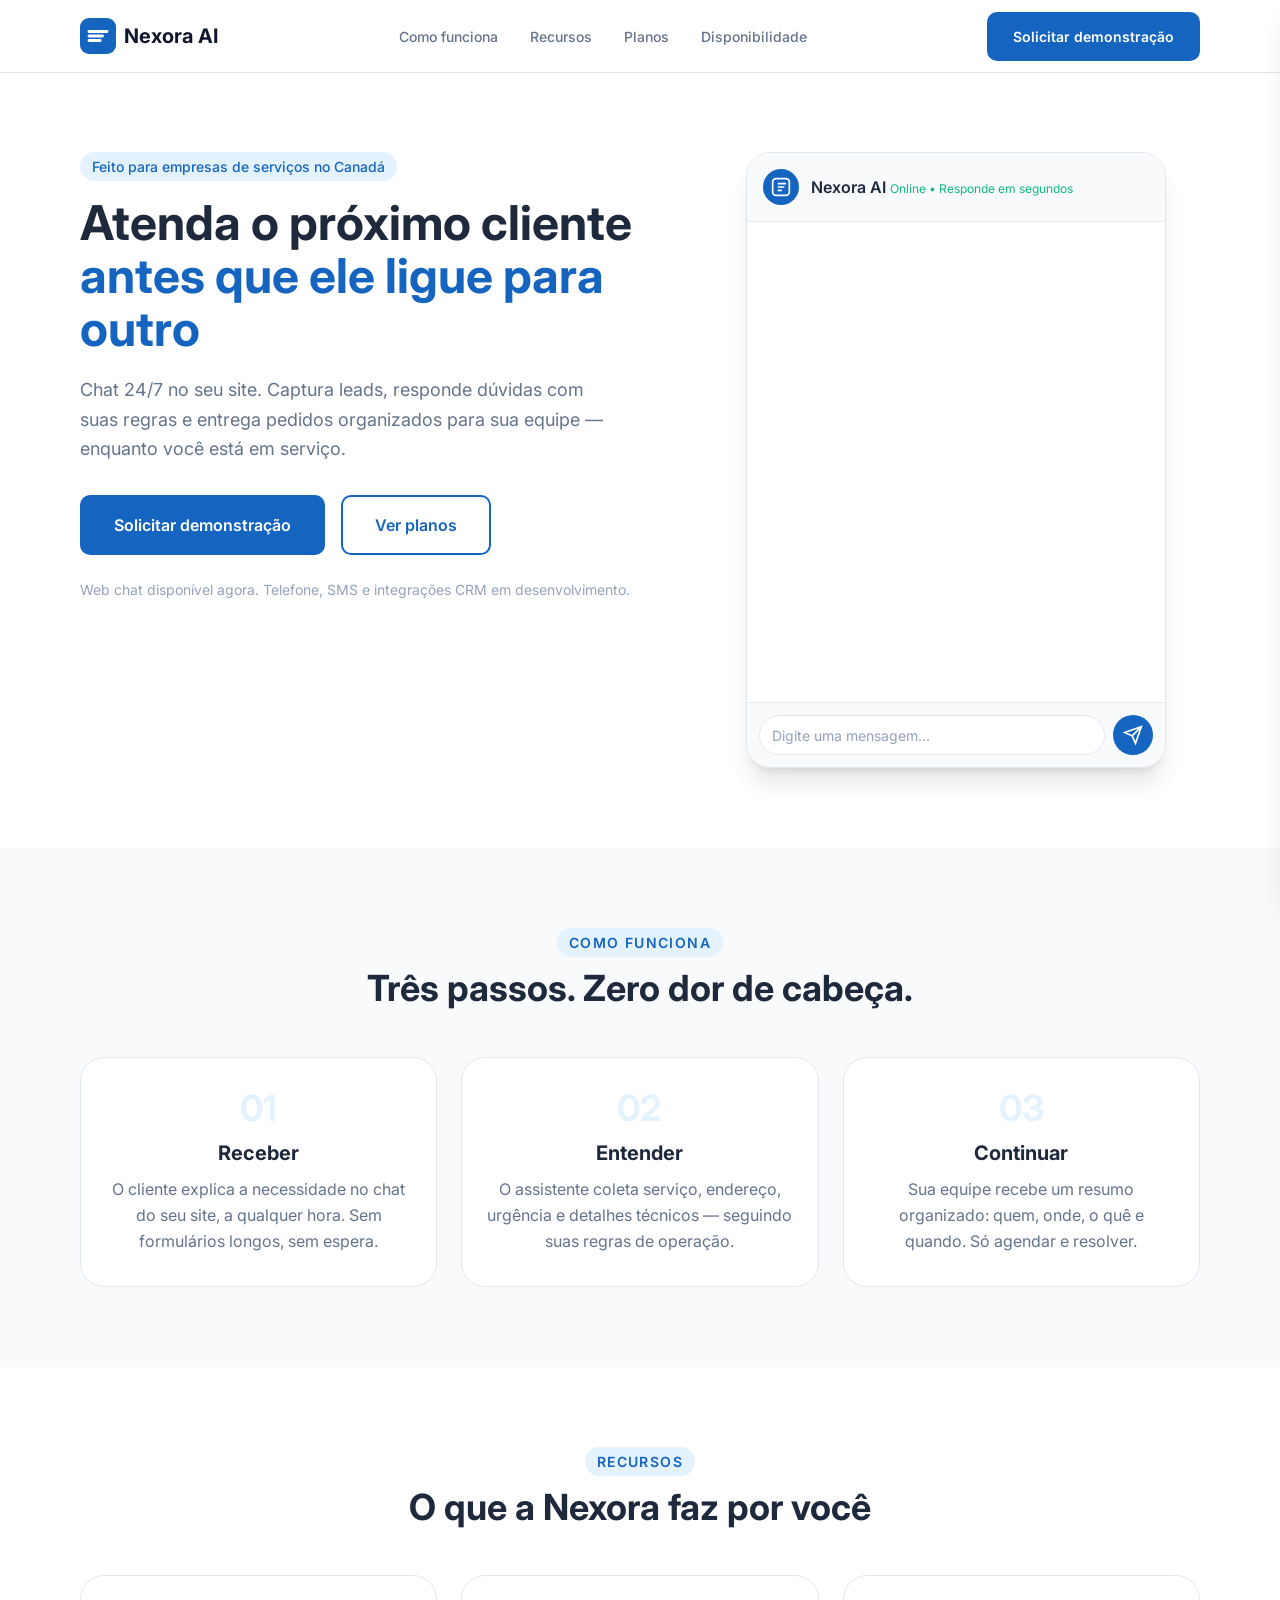
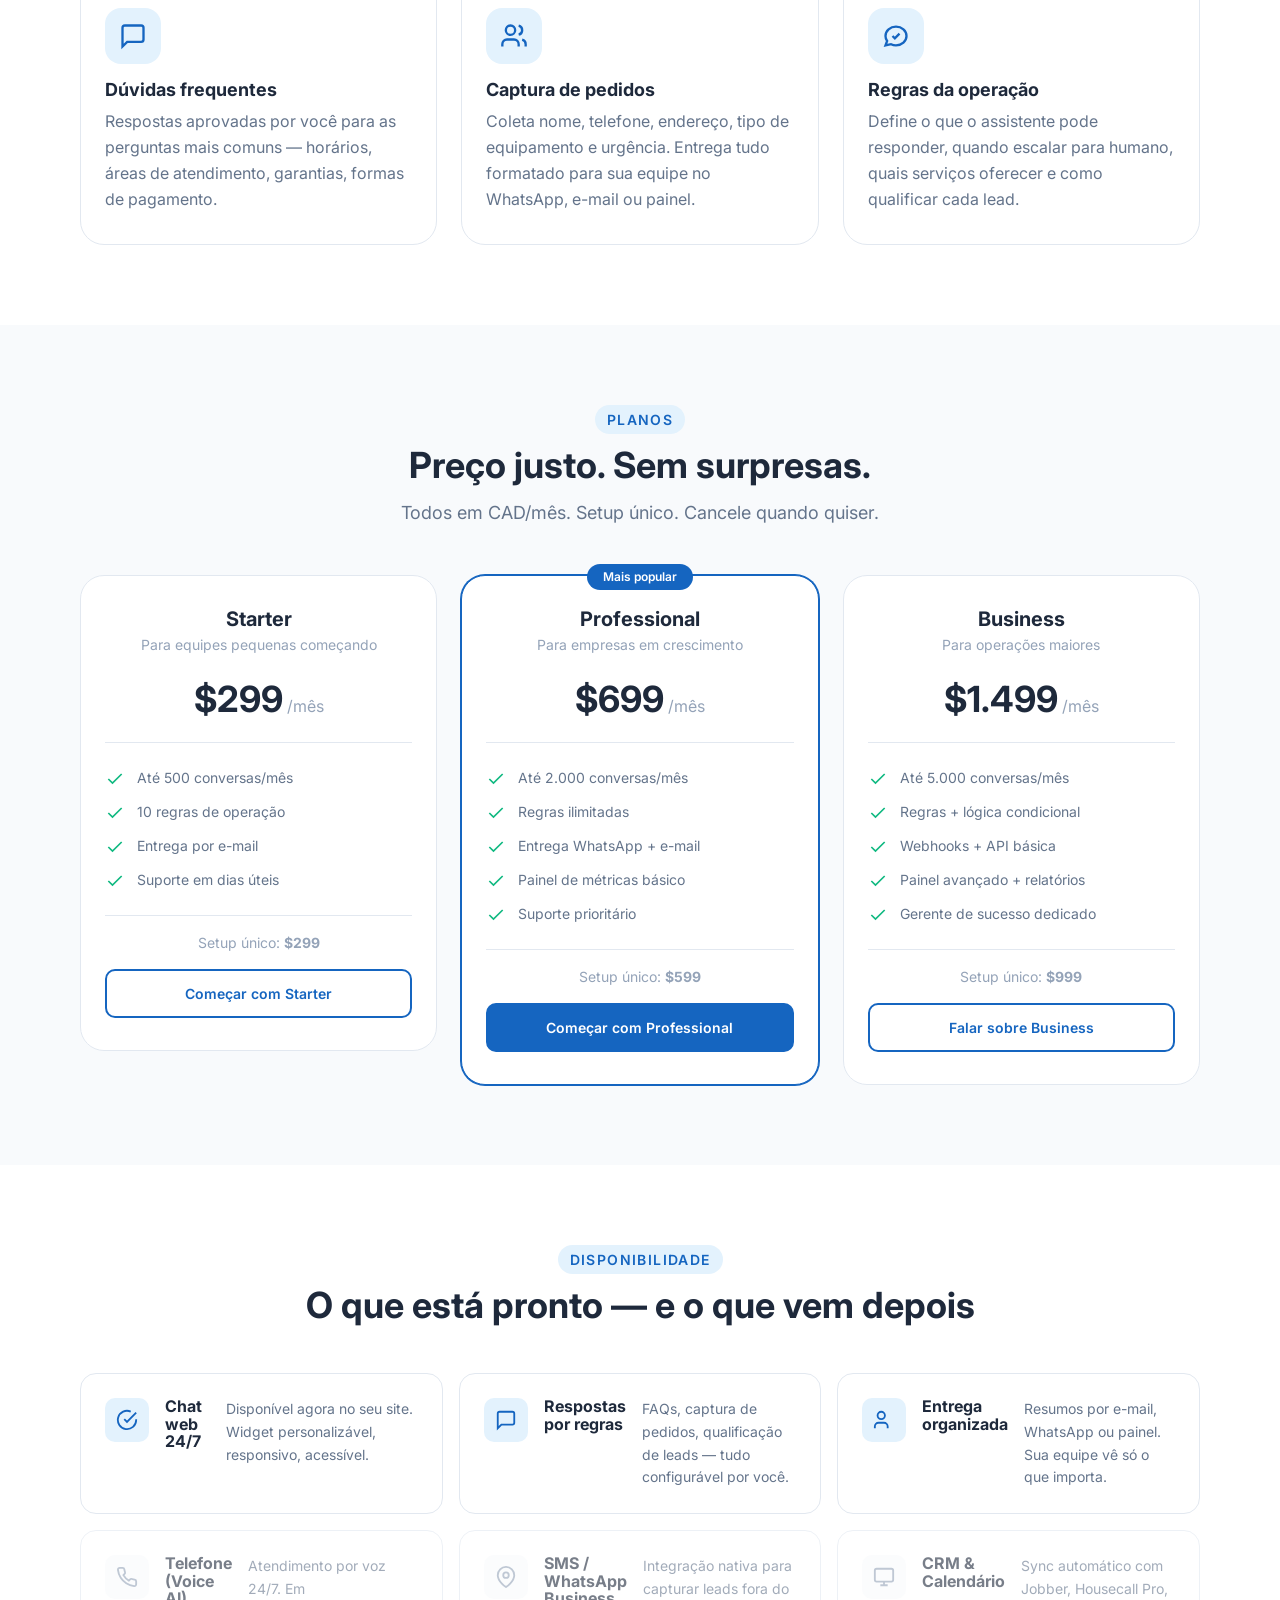
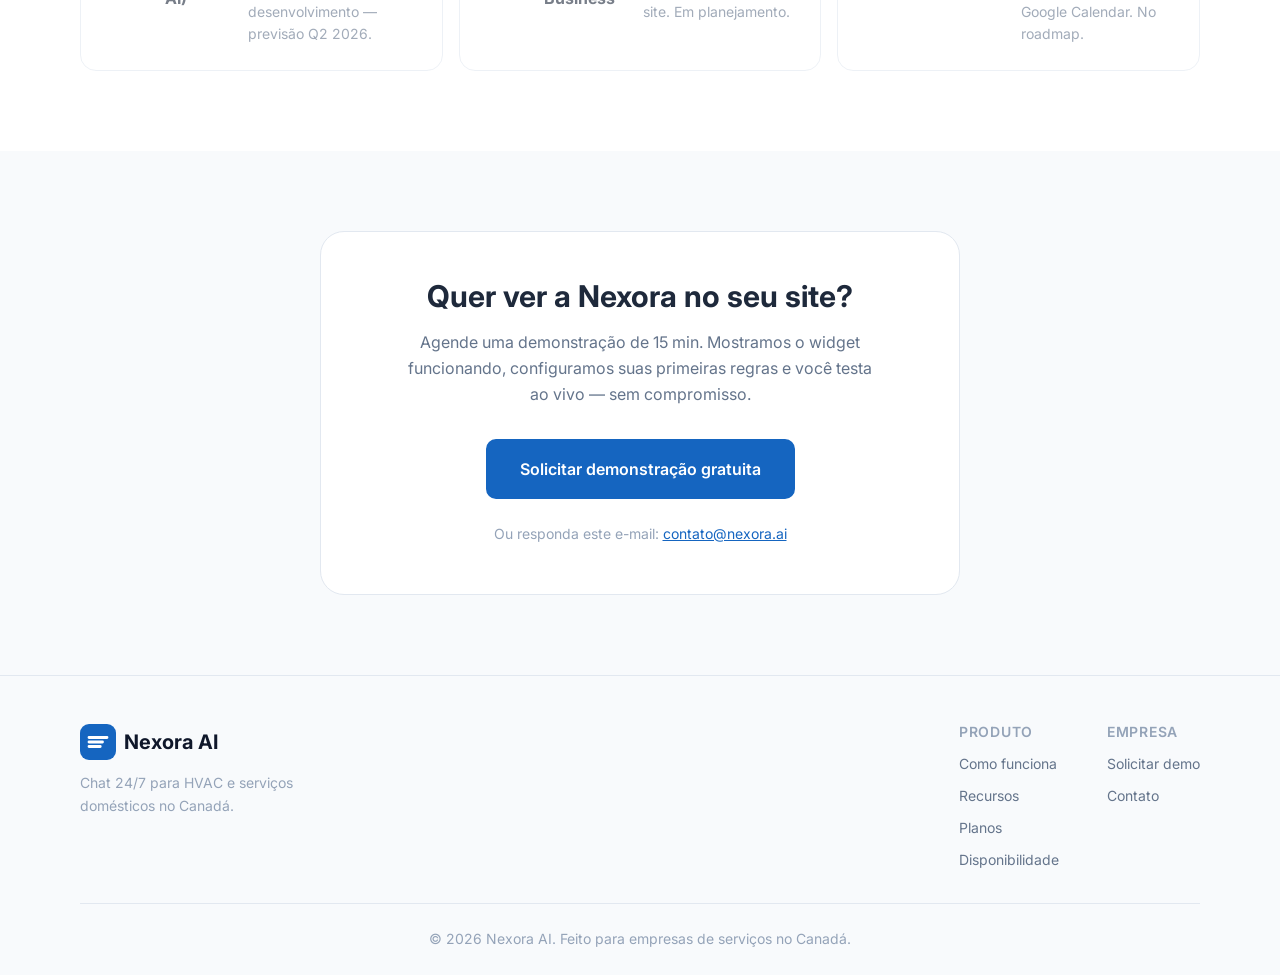
==== index.html @ 2745a760 "Nexora AI landing page: dark blue theme + English version - Darker professional blue (#1565c0) - Por" ====
<!DOCTYPE html>
<html lang="pt-BR">
<head>
    <meta charset="UTF-8">
    <meta name="viewport" content="width=device-width, initial-scale=1.0">
    <meta name="description" content="Nexora AI - Chat 24/7 para empresas de HVAC e serviços domésticos no Canadá. Capture leads, responda FAQs e organize pedidos automaticamente.">
    <title>Nexora AI - Chat 24/7 para HVAC e Serviços no Canadá</title>
    <link rel="preconnect" href="https://fonts.googleapis.com">
    <link rel="preconnect" href="https://fonts.gstatic.com" crossorigin>
    <link href="https://fonts.googleapis.com/css2?family=Inter:wght@400;500;600;700&display=swap" rel="stylesheet">
    <link rel="stylesheet" href="styles.css">
</head>
<body>
    <header class="header">
        <div class="container header-container">
            <a href="#" class="logo" aria-label="Nexora AI - Início">
                <svg class="logo-icon" viewBox="0 0 32 32" fill="none" aria-hidden="true">
                    <rect width="32" height="32" rx="8" fill="currentColor"/>
                    <path d="M8 12h16M8 16h12M8 20h10" stroke="white" stroke-width="2.5" stroke-linecap="round"/>
                </svg>
                <span class="logo-text">Nexora AI</span>
            </a>
            <nav class="nav" aria-label="Navegação principal">
                <ul class="nav-list">
                    <li><a href="#como-funciona" class="nav-link">Como funciona</a></li>
                    <li><a href="#recursos" class="nav-link">Recursos</a></li>
                    <li><a href="#planos" class="nav-link">Planos</a></li>
                    <li><a href="#limites" class="nav-link">Disponibilidade</a></li>
                </ul>
            </nav>
            <a href="#demo" class="btn btn-primary btn-demo">Solicitar demonstração</a>
        </div>
    </header>

    <main>
        <section class="hero" aria-labelledby="hero-title">
            <div class="container">
                <div class="hero-grid">
                    <div class="hero-content">
                        <span class="hero-badge">Feito para empresas de serviços no Canadá</span>
                        <h1 id="hero-title" class="hero-title">
                            Atenda o próximo cliente <span class="highlight">antes que ele ligue para outro</span>
                        </h1>
                        <p class="hero-subtitle">
                            Chat 24/7 no seu site. Captura leads, responde dúvidas com suas regras e entrega pedidos organizados para sua equipe — enquanto você está em serviço.
                        </p>
                        <div class="hero-actions">
                            <a href="#demo" class="btn btn-primary btn-lg">Solicitar demonstração</a>
                            <a href="#planos" class="btn btn-outline btn-lg">Ver planos</a>
                        </div>
                        <p class="hero-note">Web chat disponível agora. Telefone, SMS e integrações CRM em desenvolvimento.</p>
                    </div>
                    <div class="hero-chat" aria-label="Prévia do chat da Nexora">
                        <div class="chat-window">
                            <div class="chat-header">
                                <div class="chat-avatar" aria-hidden="true">
                                    <svg viewBox="0 0 24 24" fill="none" stroke="currentColor" stroke-width="2">
                                        <rect x="2" y="2" width="20" height="20" rx="4"/>
                                        <path d="M8 12h8M8 16h5M8 8h10"/>
                                    </svg>
                                </div>
                                <div class="chat-info">
                                    <span class="chat-name">Nexora AI</span>
                                    <span class="chat-status">Online • Responde em segundos</span>
                                </div>
                            </div>
                            <div class="chat-messages">
                                <div class="message message-bot">
                                    <div class="message-bubble">
                                        <p>Olá! Sou o assistente da <strong>Nexora</strong>. Em que posso ajudar hoje?</p>
                                    </div>
                                </div>
                                <div class="message message-user">
                                    <div class="message-bubble">
                                        <p>Preciso de manutenção no ar condicionado. Vocês atendem em Toronto?</p>
                                    </div>
                                </div>
                                <div class="message message-bot">
                                    <div class="message-bubble">
                                        <p>Sim, atendemos Toronto e região! Para organizar seu pedido, preciso de:</p>
                                        <ul class="message-list">
                                            <li>Endereço completo</li>
                                            <li>Tipo de equipamento</li>
                                            <li>Urgência (emergência / esta semana / flexível)</li>
                                        </ul>
                                    </div>
                                </div>
                                <div class="message message-user">
                                    <div class="message-bubble">
                                        <p>Rua Yonge 123, Toronto. Ar central Carrier. Não é emergência, mas gostaria esta semana.</p>
                                    </div>
                                </div>
                                <div class="message message-bot">
                                    <div class="message-bubble message-summary">
                                        <strong>✅ Pedido capturado</strong>
                                        <p class="summary-details">
                                            <span>📍</span> Rua Yonge 123, Toronto<br>
                                            <span>❄️</span> Ar central Carrier<br>
                                            <span>⏰</span> Esta semana (não urgente)
                                        </p>
                                        <p>Sua equipe receberá este resumo organizado. Entraremos em contato para agendar.</p>
                                    </div>
                                </div>
                            </div>
                            <div class="chat-input-area">
                                <input type="text" placeholder="Digite uma mensagem..." class="chat-input" aria-label="Mensagem">
                                <button class="chat-send" aria-label="Enviar">
                                    <svg viewBox="0 0 24 24" fill="none" stroke="currentColor" stroke-width="2">
                                        <path d="M22 2L11 13M22 2l-7 20-4-9-9-4 20-7z"/>
                                    </svg>
                                </button>
                            </div>
                        </div>
                    </div>
                </div>
            </div>
        </section>

        <section id="como-funciona" class="section how-it-works" aria-labelledby="how-title">
            <div class="container">
                <header class="section-header">
                    <span class="section-tag">Como funciona</span>
                    <h2 id="how-title" class="section-title">Três passos. Zero dor de cabeça.</h2>
                </header>
                <div class="steps-grid">
                    <article class="step">
                        <div class="step-number" aria-hidden="true">01</div>
                        <h3 class="step-title">Receber</h3>
                        <p class="step-description">
                            O cliente explica a necessidade no chat do seu site, a qualquer hora. Sem formulários longos, sem espera.
                        </p>
                    </article>
                    <article class="step">
                        <div class="step-number" aria-hidden="true">02</div>
                        <h3 class="step-title">Entender</h3>
                        <p class="step-description">
                            O assistente coleta serviço, endereço, urgência e detalhes técnicos — seguindo suas regras de operação.
                        </p>
                    </article>
                    <article class="step">
                        <div class="step-number" aria-hidden="true">03</div>
                        <h3 class="step-title">Continuar</h3>
                        <p class="step-description">
                            Sua equipe recebe um resumo organizado: quem, onde, o quê e quando. Só agendar e resolver.
                        </p>
                    </article>
                </div>
            </div>
        </section>

        <section id="recursos" class="section features" aria-labelledby="features-title">
            <div class="container">
                <header class="section-header">
                    <span class="section-tag">Recursos</span>
                    <h2 id="features-title" class="section-title">O que a Nexora faz por você</h2>
                </header>
                <div class="features-grid">
                    <article class="feature">
                        <div class="feature-icon" aria-hidden="true">
                            <svg viewBox="0 0 24 24" fill="none" stroke="currentColor" stroke-width="2">
                                <path d="M21 15a2 2 0 0 1-2 2H7l-4 4V5a2 2 0 0 1 2-2h14a2 2 0 0 1 2 2z"/>
                            </svg>
                        </div>
                        <h3 class="feature-title">Dúvidas frequentes</h3>
                        <p class="feature-description">
                            Respostas aprovadas por você para as perguntas mais comuns — horários, áreas de atendimento, garantias, formas de pagamento.
                        </p>
                    </article>
                    <article class="feature">
                        <div class="feature-icon" aria-hidden="true">
                            <svg viewBox="0 0 24 24" fill="none" stroke="currentColor" stroke-width="2">
                                <path d="M16 21v-2a4 4 0 0 0-4-4H6a4 4 0 0 0-4 4v2"/>
                                <circle cx="9" cy="7" r="4"/>
                                <path d="M22 21v-2a4 4 0 0 0-3-3.87M16 3.13a4 4 0 0 1 0 7.75"/>
                            </svg>
                        </div>
                        <h3 class="feature-title">Captura de pedidos</h3>
                        <p class="feature-description">
                            Coleta nome, telefone, endereço, tipo de equipamento e urgência. Entrega tudo formatado para sua equipe no WhatsApp, e-mail ou painel.
                        </p>
                    </article>
                    <article class="feature">
                        <div class="feature-icon" aria-hidden="true">
                            <svg viewBox="0 0 24 24" fill="none" stroke="currentColor" stroke-width="2">
                                <path d="M9 12l2 2 4-4"/>
                                <path d="M21 12c0 4.418-4.03 8-9 8a9.863 9.863 0 0 1-4.255-.949L3 20l1.395-3.72C3.514 15.142 3 13.574 3 12c0-4.418 4.03-8 9-8s9 3.582 9 8z"/>
                            </svg>
                        </div>
                        <h3 class="feature-title">Regras da operação</h3>
                        <p class="feature-description">
                            Define o que o assistente pode responder, quando escalar para humano, quais serviços oferecer e como qualificar cada lead.
                        </p>
                    </article>
                </div>
            </div>
        </section>

        <section id="planos" class="section pricing" aria-labelledby="pricing-title">
            <div class="container">
                <header class="section-header">
                    <span class="section-tag">Planos</span>
                    <h2 id="pricing-title" class="section-title">Preço justo. Sem surpresas.</h2>
                    <p class="section-subtitle">Todos em CAD/mês. Setup único. Cancele quando quiser.</p>
                </header>
                <div class="pricing-grid">
                    <article class="pricing-card">
                        <header class="pricing-header">
                            <h3 class="pricing-name">Starter</h3>
                            <p class="pricing-desc">Para equipes pequenas começando</p>
                        </header>
                        <div class="pricing-price">
                            <span class="price-amount">$299</span>
                            <span class="price-period">/mês</span>
                        </div>
                        <ul class="pricing-features">
                            <li><svg aria-hidden="true" viewBox="0 0 24 24" fill="none" stroke="currentColor" stroke-width="2"><path d="M20 6L9 17l-5-5"/></svg> Até 500 conversas/mês</li>
                            <li><svg aria-hidden="true" viewBox="0 0 24 24" fill="none" stroke="currentColor" stroke-width="2"><path d="M20 6L9 17l-5-5"/></svg> 10 regras de operação</li>
                            <li><svg aria-hidden="true" viewBox="0 0 24 24" fill="none" stroke="currentColor" stroke-width="2"><path d="M20 6L9 17l-5-5"/></svg> Entrega por e-mail</li>
                            <li><svg aria-hidden="true" viewBox="0 0 24 24" fill="none" stroke="currentColor" stroke-width="2"><path d="M20 6L9 17l-5-5"/></svg> Suporte em dias úteis</li>
                        </ul>
                        <div class="pricing-setup">Setup único: <strong>$299</strong></div>
                        <a href="#demo" class="btn btn-outline btn-block">Começar com Starter</a>
                    </article>
                    <article class="pricing-card pricing-card--popular">
                        <div class="popular-badge">Mais popular</div>
                        <header class="pricing-header">
                            <h3 class="pricing-name">Professional</h3>
                            <p class="pricing-desc">Para empresas em crescimento</p>
                        </header>
                        <div class="pricing-price">
                            <span class="price-amount">$699</span>
                            <span class="price-period">/mês</span>
                        </div>
                        <ul class="pricing-features">
                            <li><svg aria-hidden="true" viewBox="0 0 24 24" fill="none" stroke="currentColor" stroke-width="2"><path d="M20 6L9 17l-5-5"/></svg> Até 2.000 conversas/mês</li>
                            <li><svg aria-hidden="true" viewBox="0 0 24 24" fill="none" stroke="currentColor" stroke-width="2"><path d="M20 6L9 17l-5-5"/></svg> Regras ilimitadas</li>
                            <li><svg aria-hidden="true" viewBox="0 0 24 24" fill="none" stroke="currentColor" stroke-width="2"><path d="M20 6L9 17l-5-5"/></svg> Entrega WhatsApp + e-mail</li>
                            <li><svg aria-hidden="true" viewBox="0 0 24 24" fill="none" stroke="currentColor" stroke-width="2"><path d="M20 6L9 17l-5-5"/></svg> Painel de métricas básico</li>
                            <li><svg aria-hidden="true" viewBox="0 0 24 24" fill="none" stroke="currentColor" stroke-width="2"><path d="M20 6L9 17l-5-5"/></svg> Suporte prioritário</li>
                        </ul>
                        <div class="pricing-setup">Setup único: <strong>$599</strong></div>
                        <a href="#demo" class="btn btn-primary btn-block">Começar com Professional</a>
                    </article>
                    <article class="pricing-card">
                        <header class="pricing-header">
                            <h3 class="pricing-name">Business</h3>
                            <p class="pricing-desc">Para operações maiores</p>
                        </header>
                        <div class="pricing-price">
                            <span class="price-amount">$1.499</span>
                            <span class="price-period">/mês</span>
                        </div>
                        <ul class="pricing-features">
                            <li><svg aria-hidden="true" viewBox="0 0 24 24" fill="none" stroke="currentColor" stroke-width="2"><path d="M20 6L9 17l-5-5"/></svg> Até 5.000 conversas/mês</li>
                            <li><svg aria-hidden="true" viewBox="0 0 24 24" fill="none" stroke="currentColor" stroke-width="2"><path d="M20 6L9 17l-5-5"/></svg> Regras + lógica condicional</li>
                            <li><svg aria-hidden="true" viewBox="0 0 24 24" fill="none" stroke="currentColor" stroke-width="2"><path d="M20 6L9 17l-5-5"/></svg> Webhooks + API básica</li>
                            <li><svg aria-hidden="true" viewBox="0 0 24 24" fill="none" stroke="currentColor" stroke-width="2"><path d="M20 6L9 17l-5-5"/></svg> Painel avançado + relatórios</li>
                            <li><svg aria-hidden="true" viewBox="0 0 24 24" fill="none" stroke="currentColor" stroke-width="2"><path d="M20 6L9 17l-5-5"/></svg> Gerente de sucesso dedicado</li>
                        </ul>
                        <div class="pricing-setup">Setup único: <strong>$999</strong></div>
                        <a href="#demo" class="btn btn-outline btn-block">Falar sobre Business</a>
                    </article>
                </div>
            </div>
        </section>

        <section id="limites" class="section availability" aria-labelledby="availability-title">
            <div class="container">
                <header class="section-header">
                    <span class="section-tag">Disponibilidade</span>
                    <h2 id="availability-title" class="section-title">O que está pronto — e o que vem depois</h2>
                </header>
                <div class="availability-grid">
                    <div class="availability-item available">
                        <div class="availability-icon" aria-hidden="true">
                            <svg viewBox="0 0 24 24" fill="none" stroke="currentColor" stroke-width="2"><path d="M22 11.08V12a10 10 0 1 1-5.93-9.14"/><path d="M22 4L12 14.01l-3-3"/></svg>
                        </div>
                        <h3>Chat web 24/7</h3>
                        <p>Disponível agora no seu site. Widget personalizável, responsivo, acessível.</p>
                    </div>
                    <div class="availability-item available">
                        <div class="availability-icon" aria-hidden="true">
                            <svg viewBox="0 0 24 24" fill="none" stroke="currentColor" stroke-width="2"><path d="M21 15a2 2 0 0 1-2 2H7l-4 4V5a2 2 0 0 1 2-2h14a2 2 0 0 1 2 2z"/></svg>
                        </div>
                        <h3>Respostas por regras</h3>
                        <p>FAQs, captura de pedidos, qualificação de leads — tudo configurável por você.</p>
                    </div>
                    <div class="availability-item available">
                        <div class="availability-icon" aria-hidden="true">
                            <svg viewBox="0 0 24 24" fill="none" stroke="currentColor" stroke-width="2"><path d="M16 21v-2a4 4 0 0 0-4-4H6a4 4 0 0 0-4 4v2"/><circle cx="9" cy="7" r="4"/></svg>
                        </div>
                        <h3>Entrega organizada</h3>
                        <p>Resumos por e-mail, WhatsApp ou painel. Sua equipe vê só o que importa.</p>
                    </div>
                    <div class="availability-item coming-soon">
                        <div class="availability-icon" aria-hidden="true">
                            <svg viewBox="0 0 24 24" fill="none" stroke="currentColor" stroke-width="2"><path d="M22 16.92v3a2 2 0 0 1-2.18 2 19.79 19.79 0 0 1-8.63-3.07 19.5 19.5 0 0 1-6-6 19.79 19.79 0 0 1-3.07-8.67A2 2 0 0 1 4.11 2h3a2 2 0 0 1 2 1.72 12.84 12.84 0 0 0 .7 2.81 2 2 0 0 1-.45 2.11L8.09 9.91a16 16 0 0 0 6 6l1.27-1.27a2 2 0 0 1 2.11-.45 12.84 12.84 0 0 0 2.81.7A2 2 0 0 1 22 16.92z"/></svg>
                        </div>
                        <h3>Telefone (Voice AI)</h3>
                        <p>Atendimento por voz 24/7. Em desenvolvimento — previsão Q2 2026.</p>
                    </div>
                    <div class="availability-item coming-soon">
                        <div class="availability-icon" aria-hidden="true">
                            <svg viewBox="0 0 24 24" fill="none" stroke="currentColor" stroke-width="2"><path d="M21 10c0 7-9 13-9 13s-9-6-9-13a9 9 0 0 1 18 0z"/><circle cx="12" cy="10" r="3"/></svg>
                        </div>
                        <h3>SMS / WhatsApp Business</h3>
                        <p>Integração nativa para capturar leads fora do site. Em planejamento.</p>
                    </div>
                    <div class="availability-item coming-soon">
                        <div class="availability-icon" aria-hidden="true">
                            <svg viewBox="0 0 24 24" fill="none" stroke="currentColor" stroke-width="2"><rect x="2" y="3" width="20" height="14" rx="2"/><path d="M8 21h8M12 17v4"/></svg>
                        </div>
                        <h3>CRM & Calendário</h3>
                        <p>Sync automático com Jobber, Housecall Pro, Google Calendar. No roadmap.</p>
                    </div>
                </div>
            </div>
        </section>

        <section id="demo" class="section cta" aria-labelledby="cta-title">
            <div class="container">
                <div class="cta-card">
                    <h2 id="cta-title" class="cta-title">Quer ver a Nexora no seu site?</h2>
                    <p class="cta-description">
                        Agende uma demonstração de 15 min. Mostramos o widget funcionando, configuramos suas primeiras regras e você testa ao vivo — sem compromisso.
                    </p>
                    <a href="mailto:demo@nexora.ai?subject=Demo%20Nexora%20AI&body=Ol%C3%A1,%20gostaria%20de%20agendar%20uma%20demonstra%C3%A7%C3%A3o%20da%20Nexora%20AI%20para%20minha%20empresa." class="btn btn-primary btn-lg">Solicitar demonstração gratuita</a>
                    <p class="cta-note">Ou responda este e-mail: <a href="mailto:contato@nexora.ai">contato@nexora.ai</a></p>
                </div>
            </div>
        </section>
    </main>

    <footer class="footer" role="contentinfo">
        <div class="container">
            <div class="footer-grid">
                <div class="footer-brand">
                    <a href="#" class="logo" aria-label="Nexora AI - Início">
                        <svg class="logo-icon" viewBox="0 0 32 32" fill="none" aria-hidden="true">
                            <rect width="32" height="32" rx="8" fill="currentColor"/>
                            <path d="M8 12h16M8 16h12M8 20h10" stroke="white" stroke-width="2.5" stroke-linecap="round"/>
                        </svg>
                        <span class="logo-text">Nexora AI</span>
                    </a>
                    <p class="footer-tagline">Chat 24/7 para HVAC e serviços domésticos no Canadá.</p>
                </div>
                <nav class="footer-nav" aria-label="Links do rodapé">
                    <div class="footer-nav-group">
                        <h4>Produto</h4>
                        <ul>
                            <li><a href="#como-funciona">Como funciona</a></li>
                            <li><a href="#recursos">Recursos</a></li>
                            <li><a href="#planos">Planos</a></li>
                            <li><a href="#limites">Disponibilidade</a></li>
                        </ul>
                    </div>
                    <div class="footer-nav-group">
                        <h4>Empresa</h4>
                        <ul>
                            <li><a href="#demo">Solicitar demo</a></li>
                            <li><a href="mailto:contato@nexora.ai">Contato</a></li>
                        </ul>
                    </div>
                </nav>
            </div>
            <div class="footer-bottom">
                <p class="copyright">© 2026 Nexora AI. Feito para empresas de serviços no Canadá.</p>
            </div>
        </div>
    </footer>

    <script src="script.js"></script>
</body>
</html>
---- styles.css ----
/* ============================================================
   Nexora AI - Styles
   Modern, responsive, accessible landing page
   ============================================================ */

/* --- CSS Custom Properties (Design Tokens) --- */
:root {
    /* Colors */
    --color-primary: #1565c0;
    --color-primary-dark: #0d47a1;
    --color-primary-light: #e3f2fd;
    --color-secondary: #0f172a;
    --color-accent: #f59e0b;
    --color-success: #10b981;
    --color-error: #ef4444;

    --color-bg: #ffffff;
    --color-bg-alt: #f8fafc;
    --color-bg-dark: #0f172a;
    --color-surface: #ffffff;
    --color-surface-elevated: #ffffff;

    --color-text: #1e293b;
    --color-text-secondary: #64748b;
    --color-text-muted: #94a3b8;
    --color-text-inverse: #ffffff;

    --color-border: #e2e8f0;
    --color-border-focus: #1565c0;

    /* Shadows */
    --shadow-sm: 0 1px 2px 0 rgb(0 0 0 / 0.05);
    --shadow-md: 0 4px 6px -1px rgb(0 0 0 / 0.1), 0 2px 4px -2px rgb(0 0 0 / 0.1);
    --shadow-lg: 0 10px 15px -3px rgb(0 0 0 / 0.1), 0 4px 6px -4px rgb(0 0 0 / 0.1);
    --shadow-xl: 0 20px 25px -5px rgb(0 0 0 / 0.1), 0 8px 10px -6px rgb(0 0 0 / 0.1);

    /* Radius */
    --radius-sm: 6px;
    --radius-md: 10px;
    --radius-lg: 16px;
    --radius-xl: 24px;
    --radius-full: 9999px;

    /* Spacing */
    --space-1: 4px;
    --space-2: 8px;
    --space-3: 12px;
    --space-4: 16px;
    --space-5: 20px;
    --space-6: 24px;
    --space-8: 32px;
    --space-10: 40px;
    --space-12: 48px;
    --space-16: 64px;
    --space-20: 80px;

    /* Typography */
    --font-family: 'Inter', -apple-system, BlinkMacSystemFont, 'Segoe UI', Roboto, sans-serif;
    --font-size-xs: 0.75rem;    /* 12px */
    --font-size-sm: 0.875rem;   /* 14px */
    --font-size-base: 1rem;     /* 16px */
    --font-size-lg: 1.125rem;   /* 18px */
    --font-size-xl: 1.25rem;    /* 20px */
    --font-size-2xl: 1.5rem;    /* 24px */
    --font-size-3xl: 1.875rem;  /* 30px */
    --font-size-4xl: 2.25rem;   /* 36px */
    --font-size-5xl: 3rem;      /* 48px */

    --font-weight-normal: 400;
    --font-weight-medium: 500;
    --font-weight-semibold: 600;
    --font-weight-bold: 700;

    --line-height-tight: 1.1;
    --line-height-normal: 1.5;
    --line-height-relaxed: 1.625;

    /* Transitions */
    --transition-fast: 150ms ease;
    --transition-normal: 250ms ease;
    --transition-slow: 350ms ease;

    /* Z-index */
    --z-dropdown: 100;
    --z-sticky: 200;
    --z-fixed: 300;
    --z-modal: 400;
    --z-toast: 500;
}

/* Dark mode support */
@media (prefers-color-scheme: dark) {
    :root {
        --color-bg: #0f172a;
        --color-bg-alt: #1e293b;
        --color-surface: #1e293b;
        --color-surface-elevated: #334155;
        --color-text: #f1f5f9;
        --color-text-secondary: #94a3b8;
        --color-text-muted: #64748b;
        --color-border: #334155;
        --color-primary-light: #1e3a5f;
    }
}

/* --- Reset & Base --- */
*, *::before, *::after {
    box-sizing: border-box;
    margin: 0;
    padding: 0;
}

html {
    scroll-behavior: smooth;
    -webkit-text-size-adjust: 100%;
}

body {
    font-family: var(--font-family);
    font-size: var(--font-size-base);
    line-height: var(--line-height-normal);
    color: var(--color-text);
    background-color: var(--color-bg);
    -webkit-font-smoothing: antialiased;
    -moz-osx-font-smoothing: grayscale;
}

img, svg, video, canvas, audio, iframe, embed, object {
    display: block;
    max-width: 100%;
}

a {
    color: inherit;
    text-decoration: none;
}

ul, ol {
    list-style: none;
}

button {
    font-family: inherit;
    font-size: inherit;
    line-height: inherit;
    background: none;
    border: none;
    cursor: pointer;
}

input, textarea, select {
    font-family: inherit;
    font-size: inherit;
    line-height: inherit;
}

/* Focus visible for accessibility */
:focus-visible {
    outline: 2px solid var(--color-border-focus);
    outline-offset: 2px;
}

/* Skip link for accessibility */
.skip-link {
    position: absolute;
    top: -100%;
    left: var(--space-4);
    padding: var(--space-2) var(--space-4);
    background: var(--color-primary);
    color: white;
    border-radius: var(--radius-md);
    z-index: var(--z-toast);
    transition: top var(--transition-fast);
}
.skip-link:focus {
    top: var(--space-4);
}

/* --- Layout Utilities --- */
.container {
    width: 100%;
    max-width: 1200px;
    margin: 0 auto;
    padding: 0 var(--space-6);
}

@media (min-width: 640px) {
    .container { padding: 0 var(--space-8); }
}

@media (min-width: 1024px) {
    .container { padding: 0 var(--space-10); }
}

/* --- Typography --- */
h1, h2, h3, h4, h5, h6 {
    font-weight: var(--font-weight-bold);
    line-height: var(--line-height-tight);
    color: var(--color-text);
}

.section-header {
    text-align: center;
    margin-bottom: var(--space-12);
}

.section-tag {
    display: inline-block;
    font-size: var(--font-size-sm);
    font-weight: var(--font-weight-semibold);
    text-transform: uppercase;
    letter-spacing: 0.1em;
    color: var(--color-primary);
    background: var(--color-primary-light);
    padding: var(--space-1) var(--space-3);
    border-radius: var(--radius-full);
    margin-bottom: var(--space-3);
}

.section-title {
    font-size: var(--font-size-3xl);
    max-width: 700px;
    margin: 0 auto;
}

@media (min-width: 768px) {
    .section-title { font-size: var(--font-size-4xl); }
}

.section-subtitle {
    font-size: var(--font-size-lg);
    color: var(--color-text-secondary);
    margin-top: var(--space-3);
}

.highlight {
    color: var(--color-primary);
}

p {
    color: var(--color-text-secondary);
    line-height: var(--line-height-relaxed);
}

/* --- Buttons --- */
.btn {
    display: inline-flex;
    align-items: center;
    justify-content: center;
    gap: var(--space-2);
    font-weight: var(--font-weight-semibold);
    font-size: var(--font-size-sm);
    padding: var(--space-3) var(--space-6);
    border-radius: var(--radius-md);
    transition: all var(--transition-fast);
    white-space: nowrap;
}

.btn:disabled {
    opacity: 0.5;
    cursor: not-allowed;
}

.btn-lg {
    padding: var(--space-4) var(--space-8);
    font-size: var(--font-size-base);
}

.btn-block {
    width: 100%;
}

.btn-primary {
    background: var(--color-primary);
    color: white;
    border: 2px solid var(--color-primary);
}

.btn-primary:hover:not(:disabled) {
    background: var(--color-primary-dark);
    border-color: var(--color-primary-dark);
    transform: translateY(-1px);
    box-shadow: var(--shadow-md);
}

.btn-outline {
    background: transparent;
    color: var(--color-primary);
    border: 2px solid var(--color-primary);
}

.btn-outline:hover:not(:disabled) {
    background: var(--color-primary-light);
    transform: translateY(-1px);
}

/* --- Header --- */
.header {
    position: fixed;
    top: 0;
    left: 0;
    right: 0;
    z-index: var(--z-fixed);
    background: rgba(255, 255, 255, 0.9);
    backdrop-filter: blur(12px);
    border-bottom: 1px solid var(--color-border);
    transition: box-shadow var(--transition-normal);
}

@media (prefers-color-scheme: dark) {
    .header {
        background: rgba(15, 23, 42, 0.9);
    }
}

.header-container {
    display: flex;
    align-items: center;
    justify-content: space-between;
    height: 72px;
    gap: var(--space-6);
}

.logo {
    display: flex;
    align-items: center;
    gap: var(--space-2);
    font-weight: var(--font-weight-bold);
    font-size: var(--font-size-xl);
    color: var(--color-secondary);
}

.logo-icon {
    width: 36px;
    height: 36px;
    color: var(--color-primary);
    flex-shrink: 0;
}

.nav-list {
    display: none;
    gap: var(--space-8);
}

@media (min-width: 768px) {
    .nav-list { display: flex; }
}

.nav-link {
    font-weight: var(--font-weight-medium);
    font-size: var(--font-size-sm);
    color: var(--color-text-secondary);
    transition: color var(--transition-fast);
    position: relative;
}

.nav-link::after {
    content: '';
    position: absolute;
    bottom: -4px;
    left: 0;
    width: 0;
    height: 2px;
    background: var(--color-primary);
    transition: width var(--transition-normal);
}

.nav-link:hover {
    color: var(--color-primary);
}

.nav-link:hover::after {
    width: 100%;
}

.btn-demo {
    display: none;
}

@media (min-width: 768px) {
    .btn-demo { display: inline-flex; }
}

/* Hamburger Button (Mobile) */
.hamburger {
    display: flex;
    flex-direction: column;
    justify-content: space-between;
    width: 28px;
    height: 20px;
    padding: 0;
    background: transparent;
    border: none;
    cursor: pointer;
    z-index: var(--z-modal);
}

@media (min-width: 768px) {
    .hamburger { display: none; }
}

.hamburger-line {
    display: block;
    width: 100%;
    height: 2px;
    background: var(--color-secondary);
    border-radius: 2px;
    transition: transform var(--transition-normal), opacity var(--transition-normal);
}

.hamburger[aria-expanded="true"] .hamburger-line:nth-child(1) {
    transform: translateY(9px) rotate(45deg);
}
.hamburger[aria-expanded="true"] .hamburger-line:nth-child(2) {
    opacity: 0;
}
.hamburger[aria-expanded="true"] .hamburger-line:nth-child(3) {
    transform: translateY(-9px) rotate(-45deg);
}

/* Mobile Nav Panel */
.mobile-nav {
    position: fixed;
    top: 0;
    right: 0;
    bottom: 0;
    width: 100%;
    max-width: 320px;
    background: var(--color-surface);
    border-left: 1px solid var(--color-border);
    box-shadow: var(--shadow-xl);
    z-index: var(--z-modal);
    transform: translateX(100%);
    transition: transform var(--transition-normal);
    padding: calc(72px + var(--space-6)) var(--space-6) var(--space-6);
    overflow-y: auto;
}

.mobile-nav.is-open {
    transform: translateX(0);
}

.mobile-nav-list {
    display: flex;
    flex-direction: column;
    gap: var(--space-1);
}

.mobile-nav-link {
    display: block;
    padding: var(--space-4) var(--space-2);
    font-weight: var(--font-weight-medium);
    font-size: var(--font-size-base);
    color: var(--color-text);
    border-radius: var(--radius-md);
    transition: background var(--transition-fast), color var(--transition-fast);
}

.mobile-nav-link:hover {
    background: var(--color-bg-alt);
    color: var(--color-primary);
}

.mobile-nav-cta {
    margin-top: var(--space-4);
    text-align: center;
    background: var(--color-primary) !important;
    color: white !important;
    font-weight: var(--font-weight-semibold);
}

.mobile-nav-cta:hover {
    background: var(--color-primary-dark) !important;
    color: white !important;
}

/* Mobile Nav Overlay */
.mobile-nav-overlay {
    position: fixed;
    inset: 0;
    background: rgba(0, 0, 0, 0.5);
    z-index: calc(var(--z-modal) - 1);
    opacity: 0;
    visibility: hidden;
    transition: opacity var(--transition-normal), visibility var(--transition-normal);
}

.mobile-nav-overlay.is-open {
    opacity: 1;
    visibility: visible;
}

/* Header Scrolled State */
.header.scrolled {
    box-shadow: var(--shadow-md);
}

/* --- Hero Section --- */
.hero {
    padding: calc(72px + var(--space-16)) 0 var(--space-16);
}

@media (min-width: 768px) {
    .hero { padding: calc(72px + var(--space-20)) 0 var(--space-20); }
}

.hero-grid {
    display: grid;
    gap: var(--space-12);
}

@media (min-width: 960px) {
    .hero-grid {
        grid-template-columns: 1.2fr 1fr;
        align-items: start;
    }
}

.hero-badge {
    display: inline-block;
    font-size: var(--font-size-sm);
    font-weight: var(--font-weight-medium);
    color: var(--color-primary);
    background: var(--color-primary-light);
    padding: var(--space-1) var(--space-3);
    border-radius: var(--radius-full);
    margin-bottom: var(--space-4);
}

.hero-title {
    font-size: var(--font-size-3xl);
    line-height: var(--line-height-tight);
    margin-bottom: var(--space-5);
}

@media (min-width: 768px) {
    .hero-title { font-size: var(--font-size-4xl); }
}

@media (min-width: 1024px) {
    .hero-title { font-size: var(--font-size-5xl); }
}

.hero-subtitle {
    font-size: var(--font-size-lg);
    max-width: 540px;
    margin-bottom: var(--space-8);
}

.hero-actions {
    display: flex;
    flex-wrap: wrap;
    gap: var(--space-4);
    margin-bottom: var(--space-6);
}

.hero-note {
    font-size: var(--font-size-sm);
    color: var(--color-text-muted);
}

/* Chat Preview */
.hero-chat {
    position: sticky;
    top: calc(72px + var(--space-6));
}

.chat-window {
    background: var(--color-surface);
    border: 1px solid var(--color-border);
    border-radius: var(--radius-xl);
    box-shadow: var(--shadow-xl);
    overflow: hidden;
    max-width: 420px;
    margin: 0 auto;
}

.chat-header {
    display: flex;
    align-items: center;
    gap: var(--space-3);
    padding: var(--space-4);
    background: var(--color-bg-alt);
    border-bottom: 1px solid var(--color-border);
}

.chat-avatar {
    width: 36px;
    height: 36px;
    border-radius: var(--radius-full);
    background: var(--color-primary);
    color: white;
    display: flex;
    align-items: center;
    justify-content: center;
}

.chat-avatar svg {
    width: 20px;
    height: 20px;
}

.chat-name {
    font-weight: var(--font-weight-semibold);
    color: var(--color-text);
}

.chat-status {
    font-size: var(--font-size-xs);
    color: var(--color-success);
}

.chat-messages {
    padding: var(--space-4);
    max-height: 480px;
    overflow-y: auto;
    display: flex;
    flex-direction: column;
    gap: var(--space-3);
}

.message {
    display: flex;
    max-width: 85%;
}

.message-bot {
    align-self: flex-start;
}

.message-user {
    align-self: flex-end;
}

.message-bubble {
    padding: var(--space-3) var(--space-4);
    border-radius: var(--radius-lg);
    font-size: var(--font-size-sm);
    line-height: var(--line-height-relaxed);
}

.message-bot .message-bubble {
    background: var(--color-bg-alt);
    color: var(--color-text);
    border-bottom-left-radius: var(--radius-sm);
}

.message-user .message-bubble {
    background: var(--color-primary);
    color: white;
    border-bottom-right-radius: var(--radius-sm);
}

.message-bubble p {
    margin: 0;
    color: inherit;
}

.message-bubble strong {
    color: inherit;
}

.message-list {
    margin: var(--space-2) 0 0;
    padding-left: var(--space-5);
    font-size: var(--font-size-sm);
}

.message-list li {
    margin-bottom: var(--space-1);
}

.message-summary {
    background: var(--color-primary-light) !important;
    border: 1px solid var(--color-primary);
}

.summary-details {
    margin: var(--space-3) 0 0;
    font-size: var(--font-size-sm);
}

.summary-details span {
    display: block;
    margin-bottom: var(--space-1);
}

.chat-input-area {
    display: flex;
    gap: var(--space-2);
    padding: var(--space-3);
    border-top: 1px solid var(--color-border);
    background: var(--color-bg-alt);
}

.chat-input {
    flex: 1;
    padding: var(--space-2) var(--space-3);
    border: 1px solid var(--color-border);
    border-radius: var(--radius-full);
    background: var(--color-bg);
    color: var(--color-text);
    font-size: var(--font-size-sm);
}

.chat-input:focus {
    outline: none;
    border-color: var(--color-border-focus);
    box-shadow: 0 0 0 3px var(--color-primary-light);
}

.chat-input::placeholder {
    color: var(--color-text-muted);
}

.chat-send {
    width: 40px;
    height: 40px;
    border-radius: var(--radius-full);
    background: var(--color-primary);
    color: white;
    display: flex;
    align-items: center;
    justify-content: center;
    transition: background var(--transition-fast);
}

.chat-send:hover {
    background: var(--color-primary-dark);
}

.chat-send svg {
    width: 20px;
    height: 20px;
}

/* --- How It Works --- */
.how-it-works {
    padding: var(--space-16) 0;
    background: var(--color-bg-alt);
}

@media (min-width: 768px) {
    .how-it-works { padding: var(--space-20) 0; }
}

.steps-grid {
    display: grid;
    gap: var(--space-6);
}

@media (min-width: 768px) {
    .steps-grid {
        grid-template-columns: repeat(3, 1fr);
    }
}

.step {
    text-align: center;
    padding: var(--space-8) var(--space-6);
    background: var(--color-surface);
    border: 1px solid var(--color-border);
    border-radius: var(--radius-xl);
    transition: transform var(--transition-normal), box-shadow var(--transition-normal);
}

.step:hover {
    transform: translateY(-4px);
    box-shadow: var(--shadow-lg);
}

.step-number {
    font-size: var(--font-size-4xl);
    font-weight: var(--font-weight-bold);
    color: var(--color-primary-light);
    line-height: 1;
    margin-bottom: var(--space-4);
}

.step-title {
    font-size: var(--font-size-xl);
    margin-bottom: var(--space-3);
}

.step-description {
    color: var(--color-text-secondary);
    font-size: var(--font-size-base);
}

/* --- Features --- */
.features {
    padding: var(--space-16) 0;
}

@media (min-width: 768px) {
    .features { padding: var(--space-20) 0; }
}

.features-grid {
    display: grid;
    gap: var(--space-6);
}

@media (min-width: 768px) {
    .features-grid {
        grid-template-columns: repeat(3, 1fr);
    }
}

.feature {
    padding: var(--space-8) var(--space-6);
    background: var(--color-surface);
    border: 1px solid var(--color-border);
    border-radius: var(--radius-xl);
    transition: transform var(--transition-normal), box-shadow var(--transition-normal);
}

.feature:hover {
    transform: translateY(-4px);
    box-shadow: var(--shadow-lg);
}

.feature-icon {
    width: 56px;
    height: 56px;
    border-radius: var(--radius-lg);
    background: var(--color-primary-light);
    color: var(--color-primary);
    display: flex;
    align-items: center;
    justify-content: center;
    margin-bottom: var(--space-4);
}

.feature-icon svg {
    width: 28px;
    height: 28px;
}

.feature-title {
    font-size: var(--font-size-lg);
    margin-bottom: var(--space-2);
}

.feature-description {
    font-size: var(--font-size-base);
    color: var(--color-text-secondary);
    margin: 0;
}

/* --- Pricing --- */
.pricing {
    padding: var(--space-16) 0;
    background: var(--color-bg-alt);
}

@media (min-width: 768px) {
    .pricing { padding: var(--space-20) 0; }
}

.pricing-grid {
    display: grid;
    gap: var(--space-6);
    align-items: start;
}

@media (min-width: 768px) {
    .pricing-grid {
        grid-template-columns: repeat(3, 1fr);
    }
}

.pricing-card {
    position: relative;
    display: flex;
    flex-direction: column;
    padding: var(--space-8) var(--space-6);
    background: var(--color-surface);
    border: 1px solid var(--color-border);
    border-radius: var(--radius-xl);
    transition: transform var(--transition-normal), box-shadow var(--transition-normal);
}

.pricing-card:hover {
    transform: translateY(-4px);
    box-shadow: var(--shadow-lg);
}

.pricing-card--popular {
    border-color: var(--color-primary);
    box-shadow: 0 0 0 1px var(--color-primary);
}

.pricing-card--popular:hover {
    box-shadow: 0 0 0 1px var(--color-primary), var(--shadow-lg);
}

.popular-badge {
    position: absolute;
    top: -12px;
    left: 50%;
    transform: translateX(-50%);
    font-size: var(--font-size-xs);
    font-weight: var(--font-weight-semibold);
    color: white;
    background: var(--color-primary);
    padding: var(--space-1) var(--space-4);
    border-radius: var(--radius-full);
    white-space: nowrap;
}

.pricing-header {
    text-align: center;
    margin-bottom: var(--space-6);
}

.pricing-name {
    font-size: var(--font-size-xl);
    margin-bottom: var(--space-1);
}

.pricing-desc {
    font-size: var(--font-size-sm);
    color: var(--color-text-muted);
    margin: 0;
}

.pricing-price {
    text-align: center;
    margin-bottom: var(--space-6);
    padding-bottom: var(--space-6);
    border-bottom: 1px solid var(--color-border);
}

.price-amount {
    font-size: var(--font-size-4xl);
    font-weight: var(--font-weight-bold);
    color: var(--color-text);
    line-height: 1;
}

.price-period {
    font-size: var(--font-size-base);
    color: var(--color-text-muted);
}

.pricing-features {
    display: flex;
    flex-direction: column;
    gap: var(--space-3);
    margin-bottom: var(--space-6);
    flex: 1;
}

.pricing-features li {
    display: flex;
    align-items: flex-start;
    gap: var(--space-3);
    font-size: var(--font-size-sm);
    color: var(--color-text-secondary);
}

.pricing-features svg {
    width: 20px;
    height: 20px;
    color: var(--color-success);
    flex-shrink: 0;
    margin-top: 2px;
}

.pricing-setup {
    text-align: center;
    font-size: var(--font-size-sm);
    color: var(--color-text-muted);
    margin-bottom: var(--space-4);
    padding-top: var(--space-4);
    border-top: 1px solid var(--color-border);
}

/* --- Availability --- */
.availability {
    padding: var(--space-16) 0;
}

@media (min-width: 768px) {
    .availability { padding: var(--space-20) 0; }
}

.availability-grid {
    display: grid;
    gap: var(--space-4);
}

@media (min-width: 640px) {
    .availability-grid { grid-template-columns: repeat(2, 1fr); }
}

@media (min-width: 1024px) {
    .availability-grid { grid-template-columns: repeat(3, 1fr); }
}

.availability-item {
    display: flex;
    gap: var(--space-4);
    padding: var(--space-6);
    background: var(--color-surface);
    border: 1px solid var(--color-border);
    border-radius: var(--radius-lg);
    transition: border-color var(--transition-fast);
}

.availability-item:hover {
    border-color: var(--color-primary);
}

.availability-item.coming-soon {
    opacity: 0.6;
}

.availability-icon {
    width: 44px;
    height: 44px;
    border-radius: var(--radius-md);
    background: var(--color-primary-light);
    color: var(--color-primary);
    display: flex;
    align-items: center;
    justify-content: center;
    flex-shrink: 0;
}

.availability-item.coming-soon .availability-icon {
    background: var(--color-bg-alt);
    color: var(--color-text-muted);
}

.availability-icon svg {
    width: 22px;
    height: 22px;
}

.availability-item h3 {
    font-size: var(--font-size-base);
    margin-bottom: var(--space-1);
}

.availability-item p {
    font-size: var(--font-size-sm);
    margin: 0;
    color: var(--color-text-secondary);
}

/* --- CTA --- */
.cta {
    padding: var(--space-16) 0;
    background: var(--color-bg-alt);
}

@media (min-width: 768px) {
    .cta { padding: var(--space-20) 0; }
}

.cta-card {
    max-width: 640px;
    margin: 0 auto;
    text-align: center;
    padding: var(--space-12) var(--space-8);
    background: var(--color-surface);
    border: 1px solid var(--color-border);
    border-radius: var(--radius-xl);
}

.cta-title {
    font-size: var(--font-size-2xl);
    margin-bottom: var(--space-4);
}

@media (min-width: 768px) {
    .cta-title { font-size: var(--font-size-3xl); }
}

.cta-description {
    font-size: var(--font-size-base);
    margin-bottom: var(--space-8);
    max-width: 480px;
    margin-left: auto;
    margin-right: auto;
}

.cta-note {
    margin-top: var(--space-6);
    font-size: var(--font-size-sm);
    color: var(--color-text-muted);
}

.cta-note a {
    color: var(--color-primary);
    text-decoration: underline;
}

/* --- Footer --- */
.footer {
    padding: var(--space-12) 0 var(--space-6);
    background: var(--color-bg-alt);
    border-top: 1px solid var(--color-border);
}

.footer-grid {
    display: flex;
    flex-direction: column;
    gap: var(--space-8);
    margin-bottom: var(--space-8);
}

@media (min-width: 768px) {
    .footer-grid {
        flex-direction: row;
        justify-content: space-between;
        align-items: flex-start;
    }
}

.footer-brand {
    display: flex;
    flex-direction: column;
    gap: var(--space-3);
}

.footer-tagline {
    font-size: var(--font-size-sm);
    color: var(--color-text-muted);
    max-width: 280px;
    margin: 0;
}

.footer-nav {
    display: flex;
    gap: var(--space-12);
}

.footer-nav-group h4 {
    font-size: var(--font-size-sm);
    font-weight: var(--font-weight-semibold);
    text-transform: uppercase;
    letter-spacing: 0.05em;
    color: var(--color-text-muted);
    margin-bottom: var(--space-3);
}

.footer-nav-group ul {
    display: flex;
    flex-direction: column;
    gap: var(--space-2);
}

.footer-nav-group a {
    font-size: var(--font-size-sm);
    color: var(--color-text-secondary);
    transition: color var(--transition-fast);
}

.footer-nav-group a:hover {
    color: var(--color-primary);
}

.footer-bottom {
    padding-top: var(--space-6);
    border-top: 1px solid var(--color-border);
    text-align: center;
}

.copyright {
    font-size: var(--font-size-sm);
    color: var(--color-text-muted);
    margin: 0;
}

/* --- Animations --- */
@keyframes fadeInUp {
    from {
        opacity: 0;
        transform: translateY(20px);
    }
    to {
        opacity: 1;
        transform: translateY(0);
    }
}

@keyframes pulse {
    0%, 100% { opacity: 1; }
    50% { opacity: 0.5; }
}

.animate-in {
    animation: fadeInUp 0.6s var(--transition-normal) forwards;
    opacity: 0;
}

/* Stagger animation delays */
.hero-content > * { animation-delay: calc(var(--transition-normal) + 0ms); }
.hero-content > *:nth-child(2) { animation-delay: calc(var(--transition-normal) + 100ms); }
.hero-content > *:nth-child(3) { animation-delay: calc(var(--transition-normal) + 200ms); }
.hero-content > *:nth-child(4) { animation-delay: calc(var(--transition-normal) + 300ms); }
.hero-content > *:nth-child(5) { animation-delay: calc(var(--transition-normal) + 400ms); }

.step:nth-child(1) { animation-delay: 100ms; }
.step:nth-child(2) { animation-delay: 200ms; }
.step:nth-child(3) { animation-delay: 300ms; }

.feature:nth-child(1) { animation-delay: 100ms; }
.feature:nth-child(2) { animation-delay: 200ms; }
.feature:nth-child(3) { animation-delay: 300ms; }

.pricing-card:nth-child(1) { animation-delay: 100ms; }
.pricing-card:nth-child(2) { animation-delay: 200ms; }
.pricing-card:nth-child(3) { animation-delay: 300ms; }

/* --- Reduced Motion --- */
@media (prefers-reduced-motion: reduce) {
    *, *::before, *::after {
        animation-duration: 0.01ms !important;
        animation-iteration-count: 1 !important;
        transition-duration: 0.01ms !important;
        scroll-behavior: auto !important;
    }
}

/* --- Print Styles --- */
@media print {
    .header, .hero-chat, .cta, .footer { display: none; }
    .hero { padding-top: var(--space-8); }
    body { font-size: 12pt; }
}
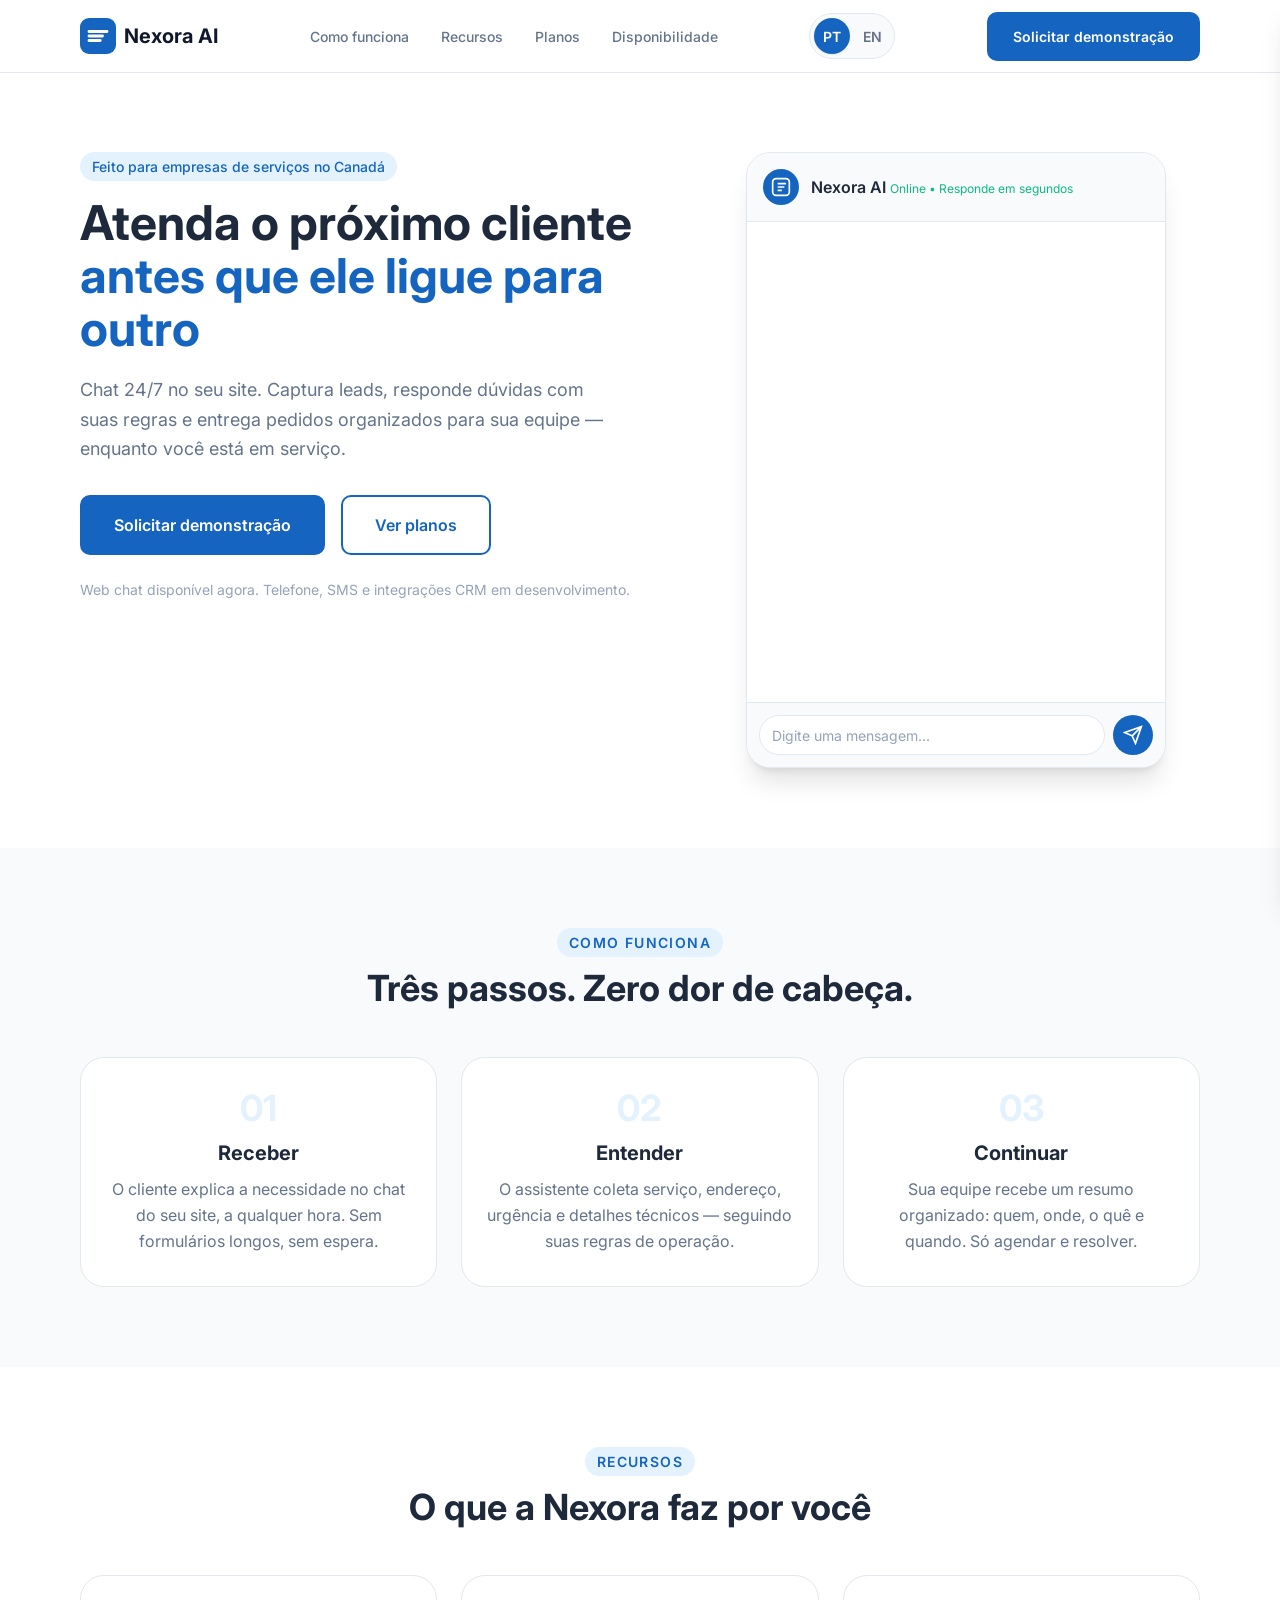
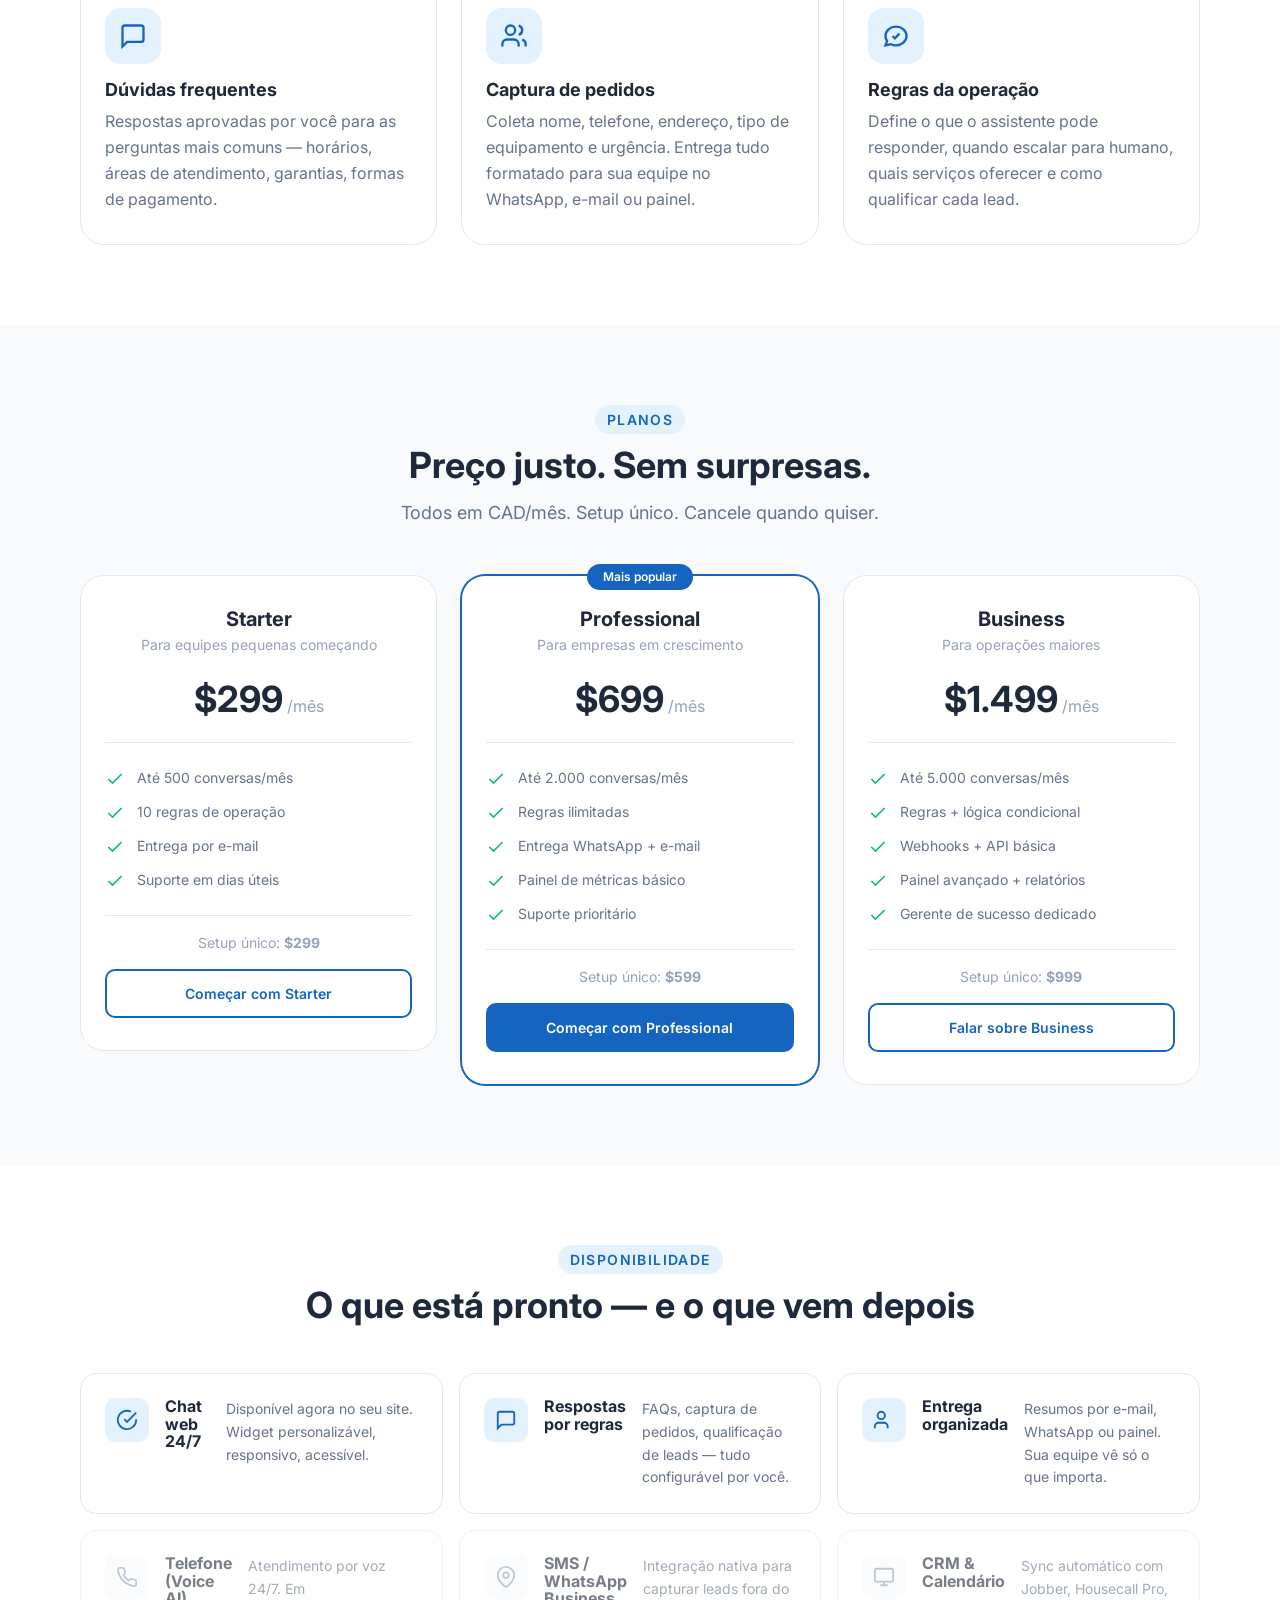
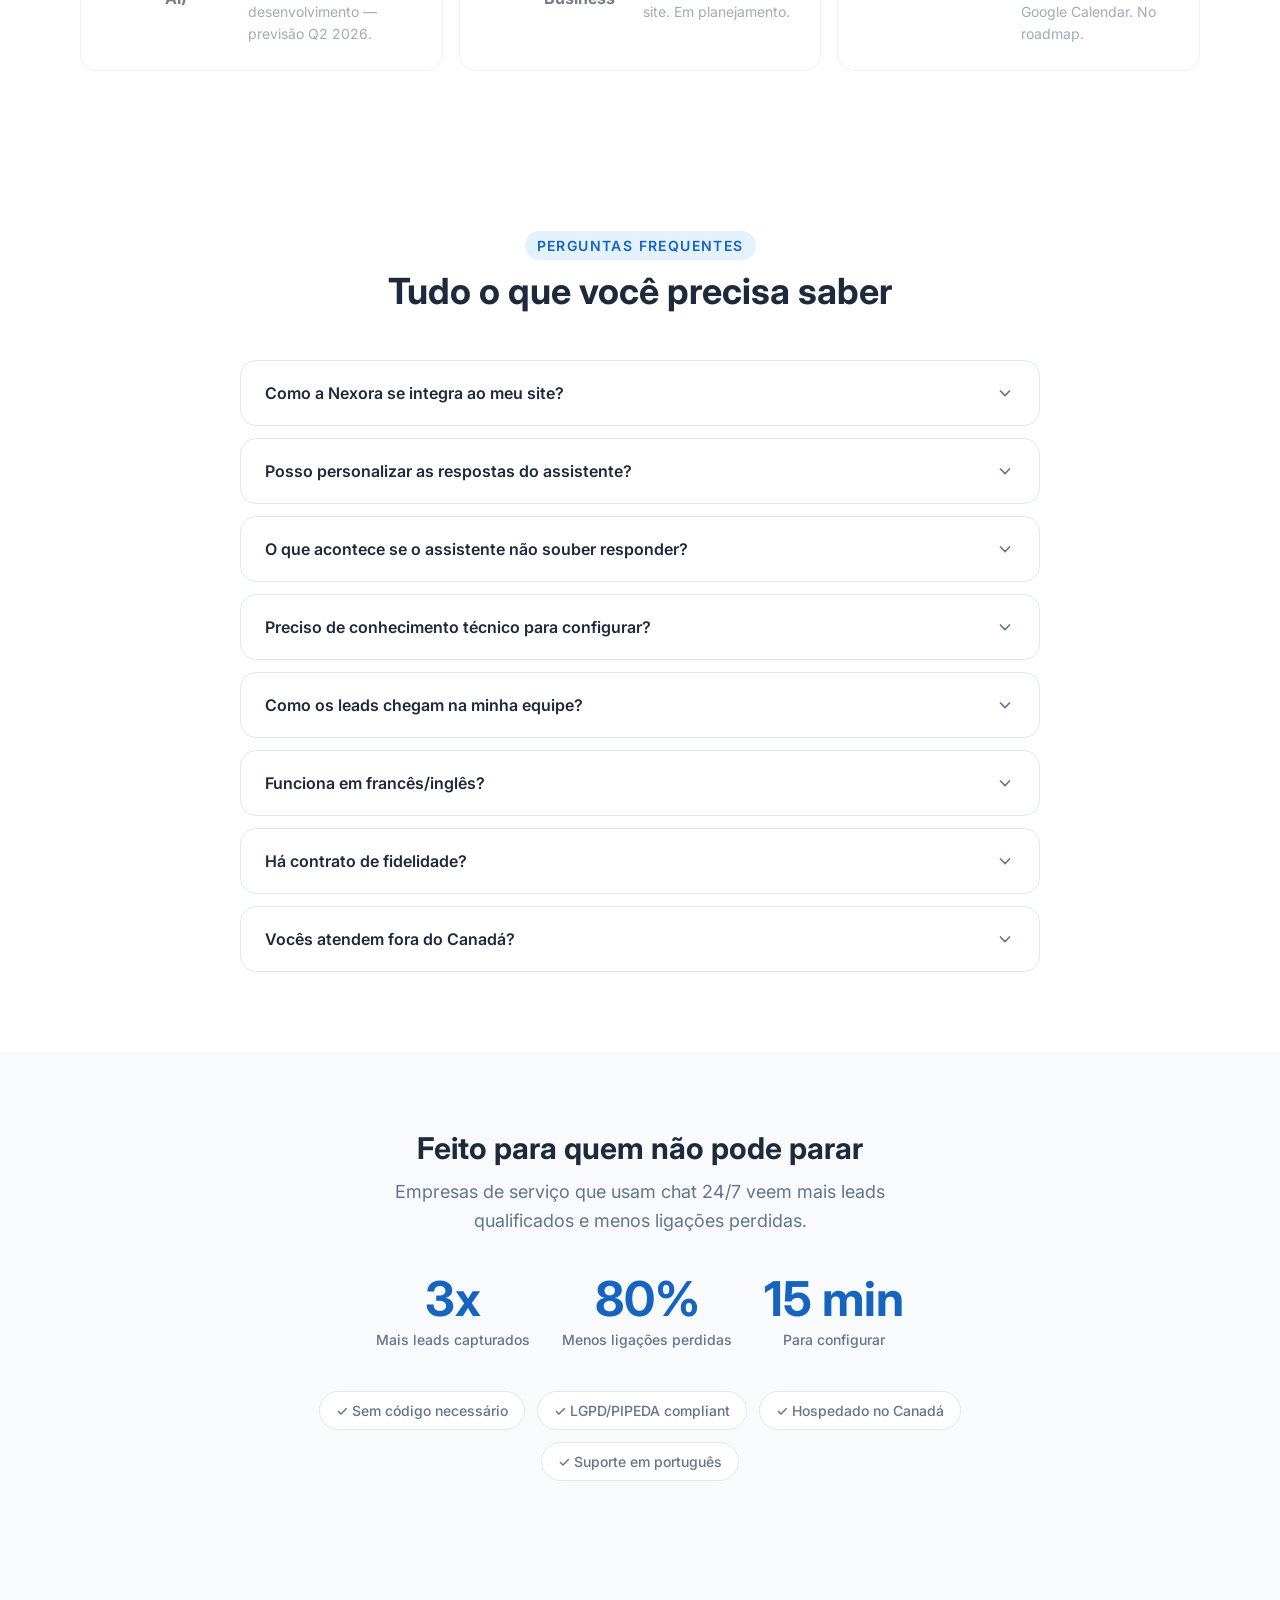
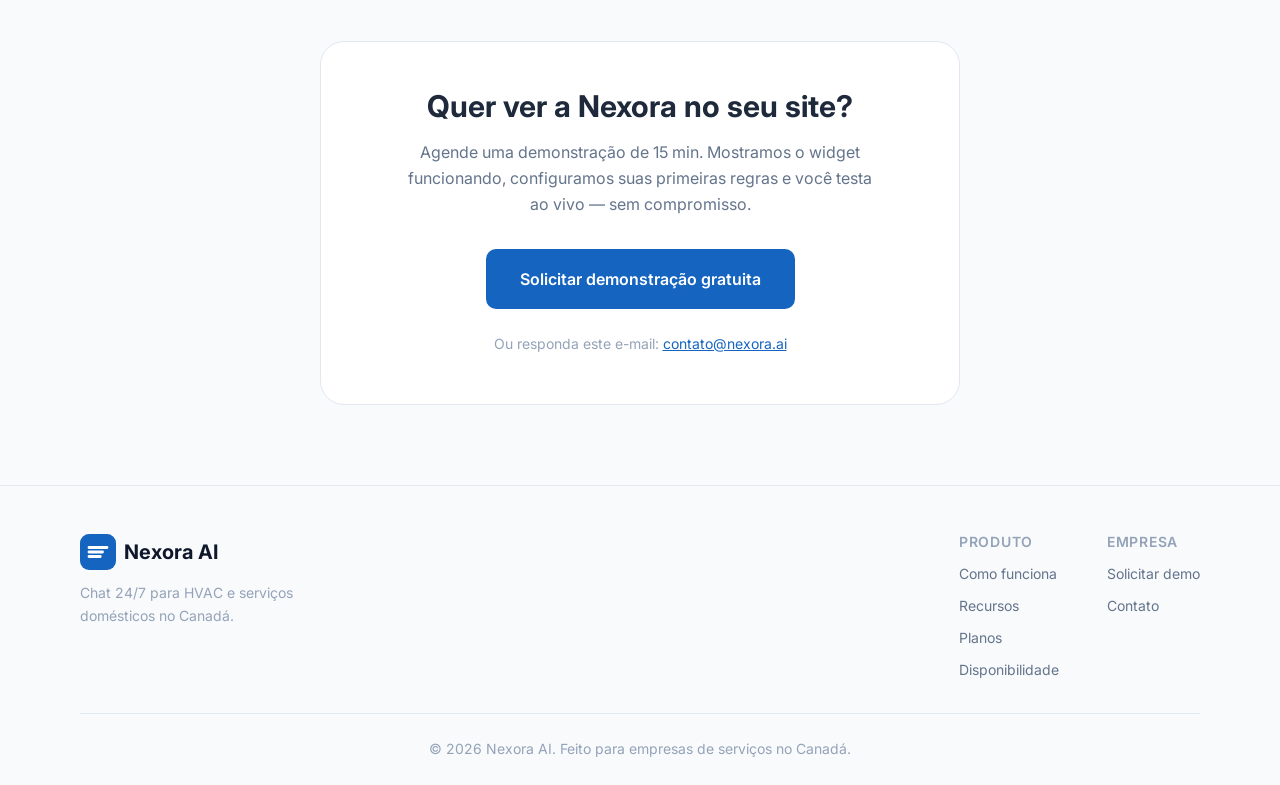
==== commit 71e7d99f: "Website improvements + monetization guide - Darker blue theme (#1565c0) - Language switcher (PT/EN) " ====
--- a/index.html
+++ b/index.html
@@ -8,6 +8,8 @@
     <link rel="preconnect" href="https://fonts.googleapis.com">
     <link rel="preconnect" href="https://fonts.gstatic.com" crossorigin>
     <link href="https://fonts.googleapis.com/css2?family=Inter:wght@400;500;600;700&display=swap" rel="stylesheet">
+    <link rel="icon" type="image/svg+xml" href="favicon.svg">
+    <link rel="apple-touch-icon" href="apple-touch-icon.svg">
     <link rel="stylesheet" href="styles.css">
 </head>
 <body>
@@ -28,6 +30,10 @@
                     <li><a href="#limites" class="nav-link">Disponibilidade</a></li>
                 </ul>
             </nav>
+            <div class="lang-switcher" role="group" aria-label="Idioma">
+                <button class="lang-btn is-active" data-lang="pt" aria-pressed="true">PT</button>
+                <button class="lang-btn" data-lang="en" aria-pressed="false">EN</button>
+            </div>
             <a href="#demo" class="btn btn-primary btn-demo">Solicitar demonstração</a>
         </div>
     </header>
@@ -317,6 +323,94 @@
             </div>
         </section>
 
+        <section id="faq" class="section faq" aria-labelledby="faq-title">
+            <div class="container">
+                <header class="section-header">
+                    <span class="section-tag">Perguntas frequentes</span>
+                    <h2 id="faq-title" class="section-title">Tudo o que você precisa saber</h2>
+                </header>
+                <div class="faq-grid">
+                    <details class="faq-item">
+                        <summary class="faq-question">Como a Nexora se integra ao meu site?</summary>
+                        <div class="faq-answer">
+                            <p>Basta adicionar uma linha de código no <code><head></code> do seu site. O widget aparece no canto inferior direito. Funciona em WordPress, Wix, Shopify, HTML puro — qualquer plataforma.</p>
+                        </div>
+                    </details>
+                    <details class="faq-item">
+                        <summary class="faq-question">Posso personalizar as respostas do assistente?</summary>
+                        <div class="faq-answer">
+                            <p>Sim. Você define as regras: quais perguntas responder, quais informações coletar, quando escalar para humano. O painel permite editar tudo sem código.</p>
+                        </div>
+                    </details>
+                    <details class="faq-item">
+                        <summary class="faq-question">O que acontece se o assistente não souber responder?</summary>
+                        <div class="faq-answer">
+                            <p>Ele flagia a conversa como "precisa de humano" e notifica sua equipe na hora (WhatsApp/e-mail). O cliente sabe que alguém vai retornar.</p>
+                        </div>
+                    </details>
+                    <details class="faq-item">
+                        <summary class="faq-question">Preciso de conhecimento técnico para configurar?</summary>
+                        <div class="faq-answer">
+                            <p>Não. A configuração inicial fazemos juntos na demo (15 min). Depois, você edita regras num painel visual tipo Notion. Suporte incluído em todos os planos.</p>
+                        </div>
+                    </details>
+                    <details class="faq-item">
+                        <summary class="faq-question">Como os leads chegam na minha equipe?</summary>
+                        <div class="faq-answer">
+                            <p>Resumo formatado via WhatsApp, e-mail ou painel web. Inclui: nome, telefone, endereço, equipamento, urgência, histórico da conversa. Sua equipe só agenda.</p>
+                        </div>
+                    </details>
+                    <details class="faq-item">
+                        <summary class="faq-question">Funciona em francês/inglês?</summary>
+                        <div class="faq-answer">
+                            <p>O widget detecta o idioma do navegador. Respostas podem ser configuradas em múltiplos idiomas. O painel está em PT/EN.</p>
+                        </div>
+                    </details>
+                    <details class="faq-item">
+                        <summary class="faq-question">Há contrato de fidelidade?</summary>
+                        <div class="faq-answer">
+                            <p>Não. Mês a mês, cancele quando quiser. O setup é pago uma vez (configuração inicial). Se cancelar e voltar depois, não cobramos setup novamente.</p>
+                        </div>
+                    </details>
+                    <details class="faq-item">
+                        <summary class="faq-question">Vocês atendem fora do Canadá?</summary>
+                        <div class="faq-answer">
+                            <p>Hoje, focado no mercado canadense (HVAC/serviços domésticos). Se você atende em outro país, fale conosco — estamos expandindo.</p>
+                        </div>
+                    </details>
+                </div>
+            </div>
+        </section>
+
+        <section class="section trust" aria-labelledby="trust-title">
+            <div class="container">
+                <div class="trust-content">
+                    <h2 id="trust-title" class="trust-title">Feito para quem não pode parar</h2>
+                    <p class="trust-subtitle">Empresas de serviço que usam chat 24/7 veem mais leads qualificados e menos ligações perdidas.</p>
+                    <div class="trust-stats">
+                        <div class="trust-stat">
+                            <span class="trust-number">3x</span>
+                            <span class="trust-label">Mais leads capturados</span>
+                        </div>
+                        <div class="trust-stat">
+                            <span class="trust-number">80%</span>
+                            <span class="trust-label">Menos ligações perdidas</span>
+                        </div>
+                        <div class="trust-stat">
+                            <span class="trust-number">15 min</span>
+                            <span class="trust-label">Para configurar</span>
+                        </div>
+                    </div>
+                    <div class="trust-badges">
+                        <span class="trust-badge">✓ Sem código necessário</span>
+                        <span class="trust-badge">✓ LGPD/PIPEDA compliant</span>
+                        <span class="trust-badge">✓ Hospedado no Canadá</span>
+                        <span class="trust-badge">✓ Suporte em português</span>
+                    </div>
+                </div>
+            </div>
+        </section>
+
         <section id="demo" class="section cta" aria-labelledby="cta-title">
             <div class="container">
                 <div class="cta-card">
--- a/styles.css
+++ b/styles.css
@@ -379,6 +379,54 @@
 
 @media (min-width: 768px) {
     .btn-demo { display: inline-flex; }
+}
+
+/* Language Switcher */
+.lang-switcher {
+    display: flex;
+    gap: var(--space-1);
+    background: var(--color-bg-alt);
+    padding: var(--space-1);
+    border-radius: var(--radius-full);
+    border: 1px solid var(--color-border);
+}
+
+.lang-btn {
+    display: flex;
+    align-items: center;
+    justify-content: center;
+    width: 36px;
+    height: 36px;
+    font-weight: var(--font-weight-semibold);
+    font-size: var(--font-size-sm);
+    color: var(--color-text-secondary);
+    background: transparent;
+    border: none;
+    border-radius: var(--radius-full);
+    cursor: pointer;
+    transition: all var(--transition-fast);
+}
+
+.lang-btn:hover {
+    color: var(--color-primary);
+    background: var(--color-bg);
+}
+
+.lang-btn.is-active {
+    color: white;
+    background: var(--color-primary);
+    box-shadow: var(--shadow-sm);
+}
+
+.lang-btn:focus-visible {
+    outline: 2px solid var(--color-border-focus);
+    outline-offset: 2px;
+}
+
+@media (max-width: 767px) {
+    .lang-switcher {
+        display: none; /* Hidden on mobile, shown in mobile nav */
+    }
 }
 
 /* Hamburger Button (Mobile) */
@@ -474,6 +522,49 @@
     color: white !important;
 }
 
+/* Mobile Language Switcher */
+.mobile-nav-lang {
+    display: flex;
+    gap: var(--space-2);
+    justify-content: center;
+    padding: var(--space-4) var(--space-2) var(--space-2);
+    margin-top: var(--space-4);
+    border-top: 1px solid var(--color-border);
+}
+
+.mobile-lang-btn {
+    display: flex;
+    align-items: center;
+    justify-content: center;
+    width: 44px;
+    height: 44px;
+    font-weight: var(--font-weight-semibold);
+    font-size: var(--font-size-sm);
+    color: var(--color-text-secondary);
+    background: var(--color-bg-alt);
+    border: 1px solid var(--color-border);
+    border-radius: var(--radius-full);
+    cursor: pointer;
+    transition: all var(--transition-fast);
+}
+
+.mobile-lang-btn:hover {
+    color: var(--color-primary);
+    border-color: var(--color-primary);
+    background: var(--color-bg);
+}
+
+.mobile-lang-btn.is-active {
+    color: white;
+    background: var(--color-primary);
+    border-color: var(--color-primary);
+}
+
+.mobile-lang-btn:focus-visible {
+    outline: 2px solid var(--color-border-focus);
+    outline-offset: 2px;
+}
+
 /* Mobile Nav Overlay */
 .mobile-nav-overlay {
     position: fixed;
@@ -1050,6 +1141,191 @@
     color: var(--color-text-secondary);
 }
 
+/* --- FAQ --- */
+.faq {
+    padding: var(--space-16) 0;
+    background: var(--color-bg);
+}
+
+@media (min-width: 768px) {
+    .faq { padding: var(--space-20) 0; }
+}
+
+.faq-grid {
+    display: grid;
+    gap: var(--space-3);
+    max-width: 800px;
+    margin: 0 auto;
+}
+
+.faq-item {
+    background: var(--color-surface);
+    border: 1px solid var(--color-border);
+    border-radius: var(--radius-lg);
+    overflow: hidden;
+    transition: border-color var(--transition-fast), box-shadow var(--transition-fast);
+}
+
+.faq-item:hover {
+    border-color: var(--color-primary);
+    box-shadow: var(--shadow-md);
+}
+
+.faq-item[open] {
+    border-color: var(--color-primary);
+    box-shadow: var(--shadow-md);
+}
+
+.faq-question {
+    display: flex;
+    align-items: center;
+    justify-content: space-between;
+    width: 100%;
+    padding: var(--space-5) var(--space-6);
+    font-weight: var(--font-weight-semibold);
+    font-size: var(--font-size-base);
+    color: var(--color-text);
+    background: transparent;
+    border: none;
+    cursor: pointer;
+    text-align: left;
+    gap: var(--space-4);
+}
+
+.faq-question::-webkit-details-marker {
+    display: none;
+}
+
+.faq-question::after {
+    content: '';
+    flex-shrink: 0;
+    width: 20px;
+    height: 20px;
+    background: url("data:image/svg+xml,%3Csvg xmlns='http://www.w3.org/2000/svg' viewBox='0 0 24 24' fill='none' stroke='%2364748b' stroke-width='2'%3E%3Cpath d='M6 9l6 6 6-6'/%3E%3C/svg%3E") center/contain no-repeat;
+    transition: transform var(--transition-fast);
+}
+
+.faq-item[open] .faq-question::after {
+    transform: rotate(180deg);
+}
+
+.faq-question:focus-visible {
+    outline: 2px solid var(--color-border-focus);
+    outline-offset: -2px;
+    border-radius: var(--radius-lg);
+}
+
+.faq-answer {
+    padding: 0 var(--space-6) var(--space-5);
+    color: var(--color-text-secondary);
+    line-height: var(--line-height-relaxed);
+    animation: faqSlideDown 0.3s ease;
+}
+
+@keyframes faqSlideDown {
+    from { opacity: 0; transform: translateY(-10px); }
+    to { opacity: 1; transform: translateY(0); }
+}
+
+.faq-answer p {
+    margin: 0;
+    font-size: var(--font-size-base);
+}
+
+.faq-answer code {
+    background: var(--color-bg-alt);
+    padding: var(--space-1) var(--space-2);
+    border-radius: var(--radius-sm);
+    font-size: var(--font-size-sm);
+    color: var(--color-primary);
+    font-family: 'SF Mono', 'Fira Code', monospace;
+}
+
+/* --- Trust Signals --- */
+.trust {
+    padding: var(--space-16) 0;
+    background: var(--color-bg-alt);
+}
+
+@media (min-width: 768px) {
+    .trust { padding: var(--space-20) 0; }
+}
+
+.trust-content {
+    text-align: center;
+    max-width: 700px;
+    margin: 0 auto;
+}
+
+.trust-title {
+    font-size: var(--font-size-2xl);
+    margin-bottom: var(--space-3);
+}
+
+@media (min-width: 768px) {
+    .trust-title { font-size: var(--font-size-3xl); }
+}
+
+.trust-subtitle {
+    font-size: var(--font-size-lg);
+    margin-bottom: var(--space-10);
+    max-width: 500px;
+    margin-left: auto;
+    margin-right: auto;
+}
+
+.trust-stats {
+    display: flex;
+    flex-wrap: wrap;
+    justify-content: center;
+    gap: var(--space-8);
+    margin-bottom: var(--space-10);
+}
+
+.trust-stat {
+    text-align: center;
+    min-width: 120px;
+}
+
+.trust-number {
+    display: block;
+    font-size: var(--font-size-4xl);
+    font-weight: var(--font-weight-bold);
+    color: var(--color-primary);
+    line-height: 1;
+    margin-bottom: var(--space-1);
+}
+
+@media (min-width: 768px) {
+    .trust-number { font-size: var(--font-size-5xl); }
+}
+
+.trust-label {
+    font-size: var(--font-size-sm);
+    color: var(--color-text-secondary);
+    font-weight: var(--font-weight-medium);
+}
+
+.trust-badges {
+    display: flex;
+    flex-wrap: wrap;
+    justify-content: center;
+    gap: var(--space-3);
+}
+
+.trust-badge {
+    display: inline-flex;
+    align-items: center;
+    gap: var(--space-1);
+    padding: var(--space-2) var(--space-4);
+    font-size: var(--font-size-sm);
+    font-weight: var(--font-weight-medium);
+    color: var(--color-text-secondary);
+    background: var(--color-surface);
+    border: 1px solid var(--color-border);
+    border-radius: var(--radius-full);
+}
+
 /* --- CTA --- */
 .cta {
     padding: var(--space-16) 0;
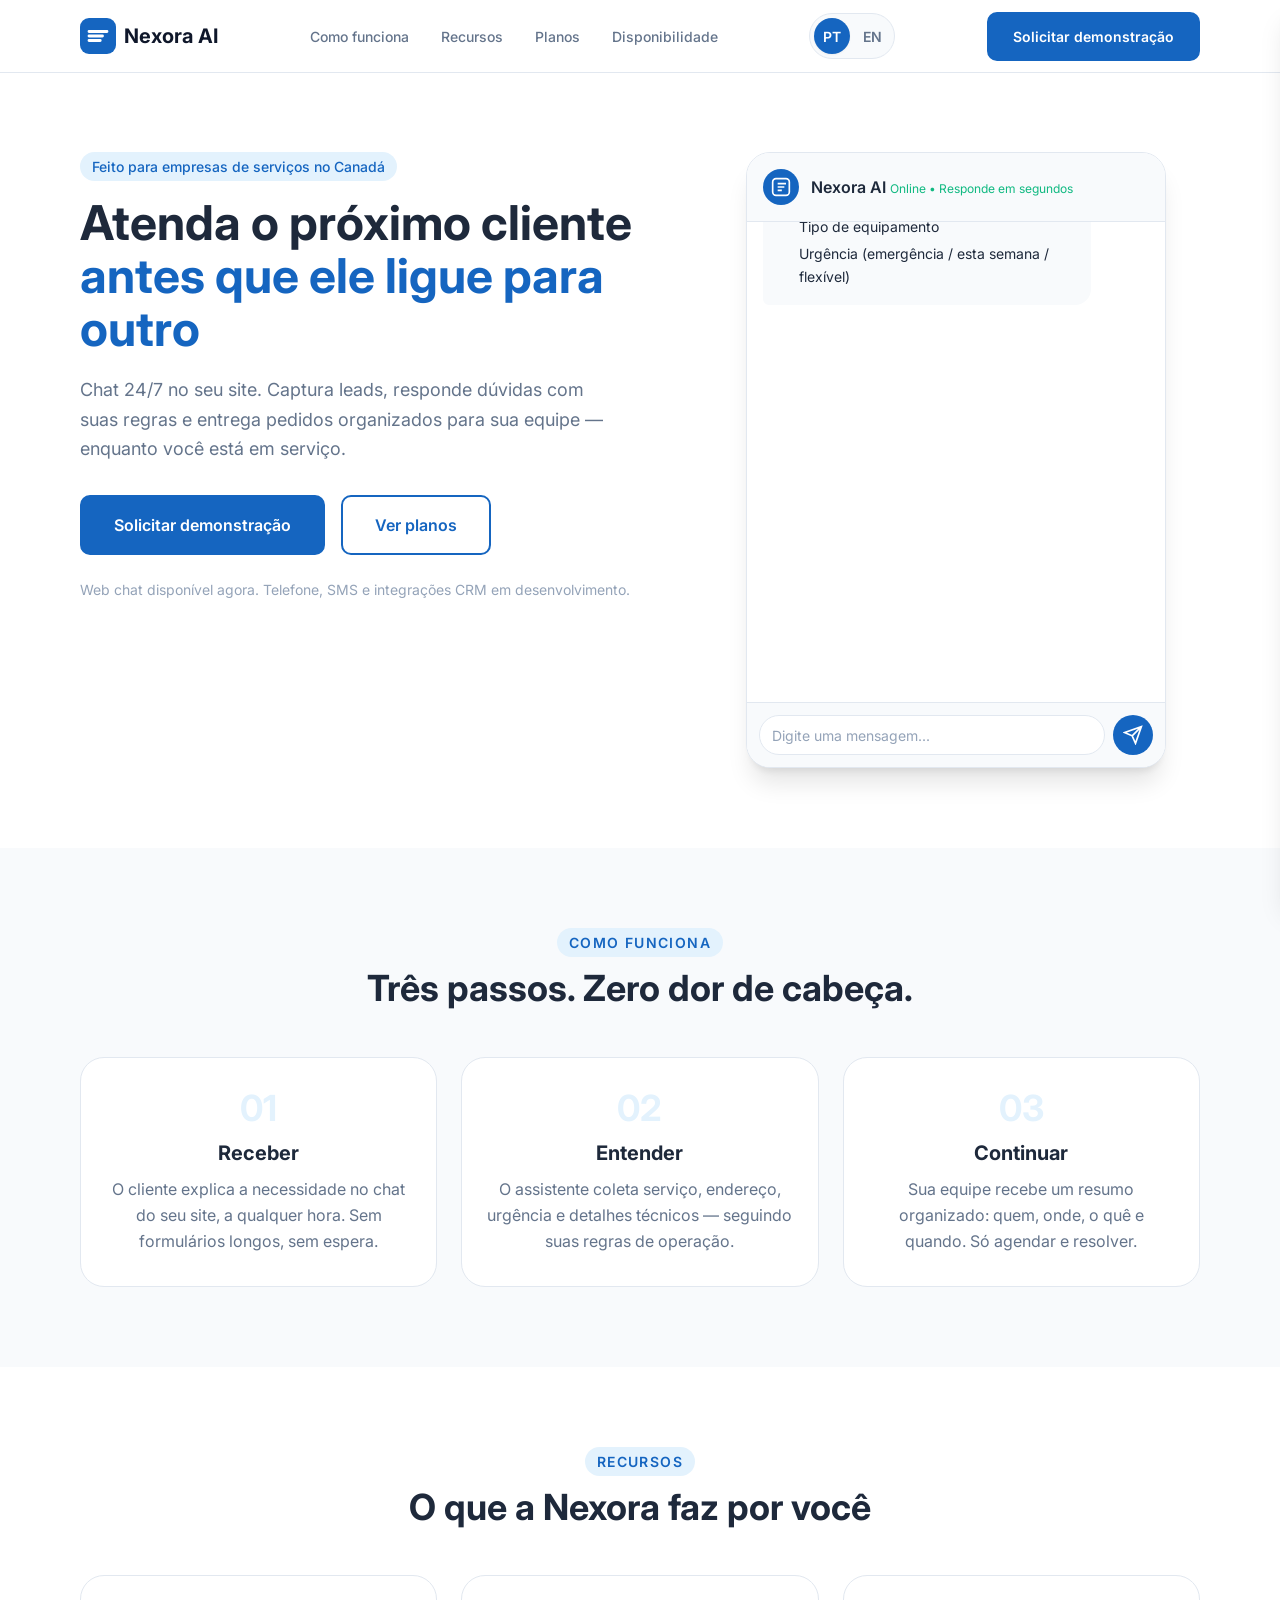
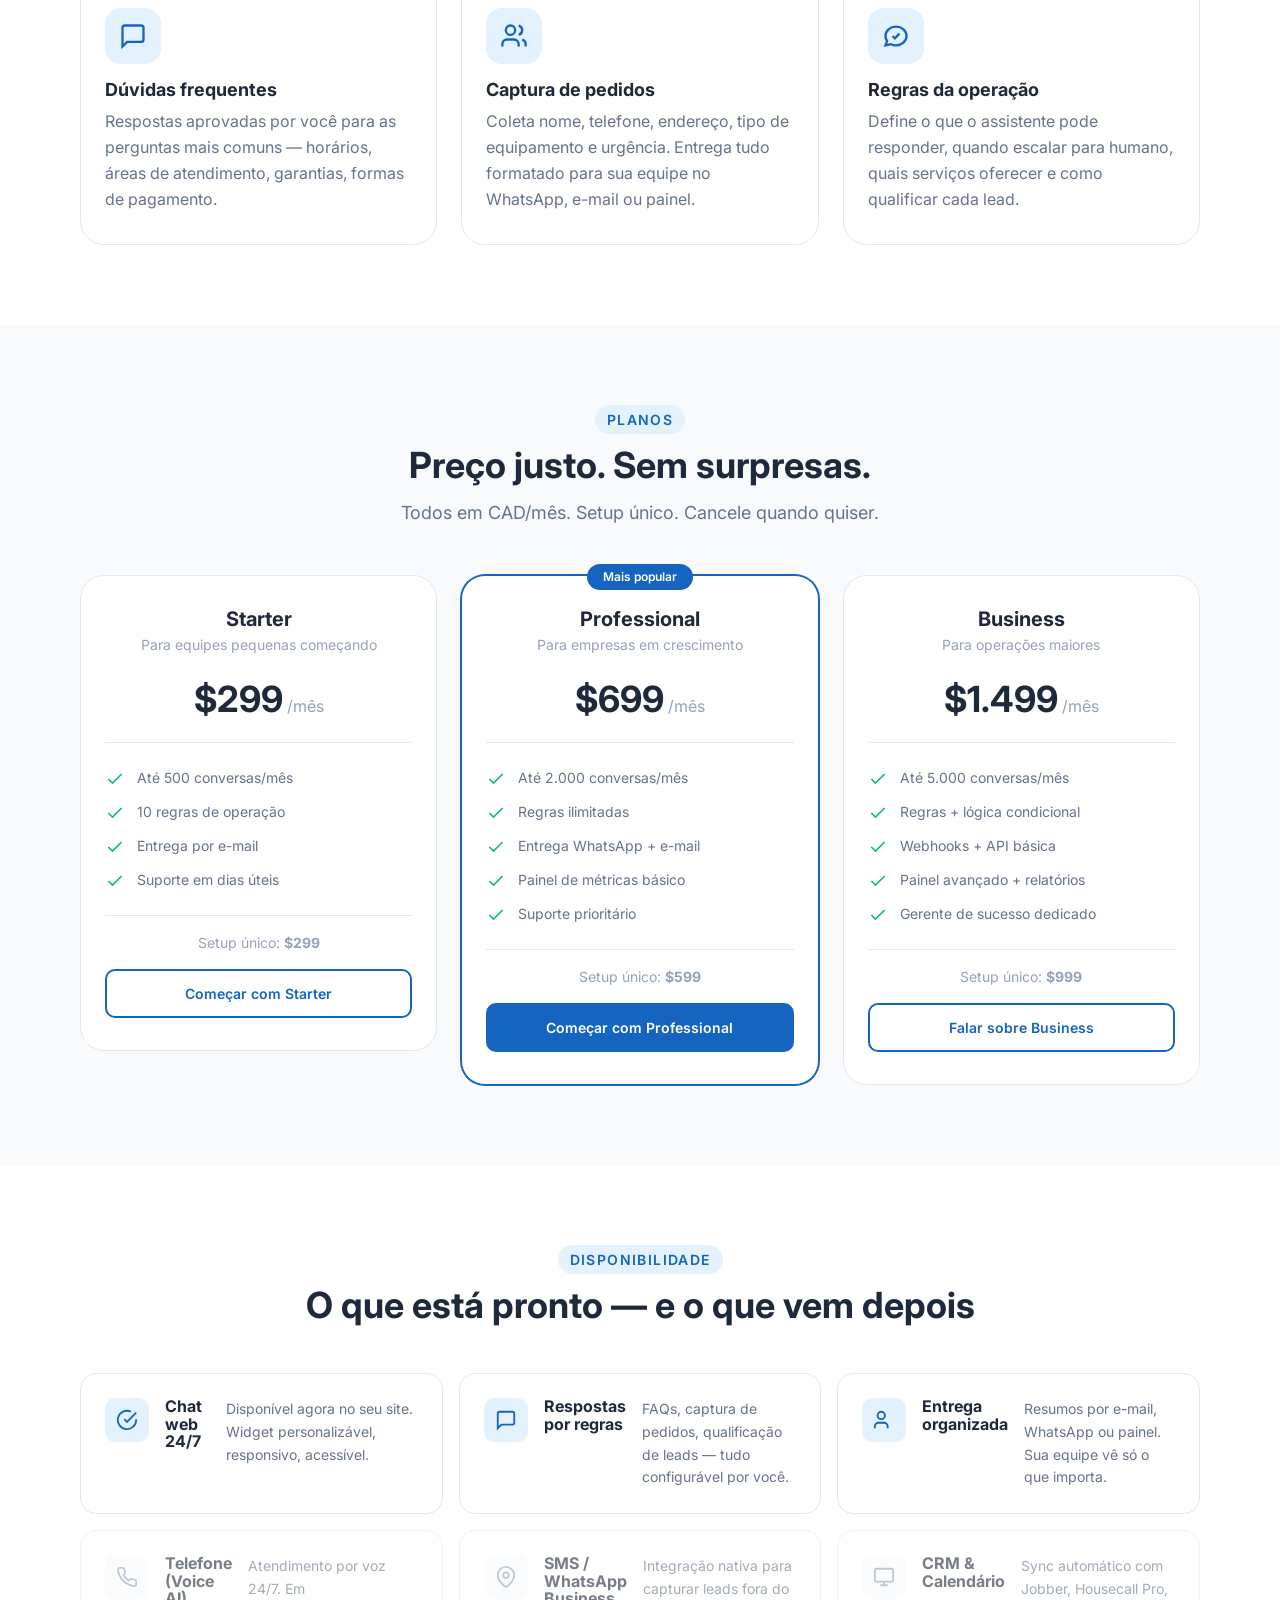
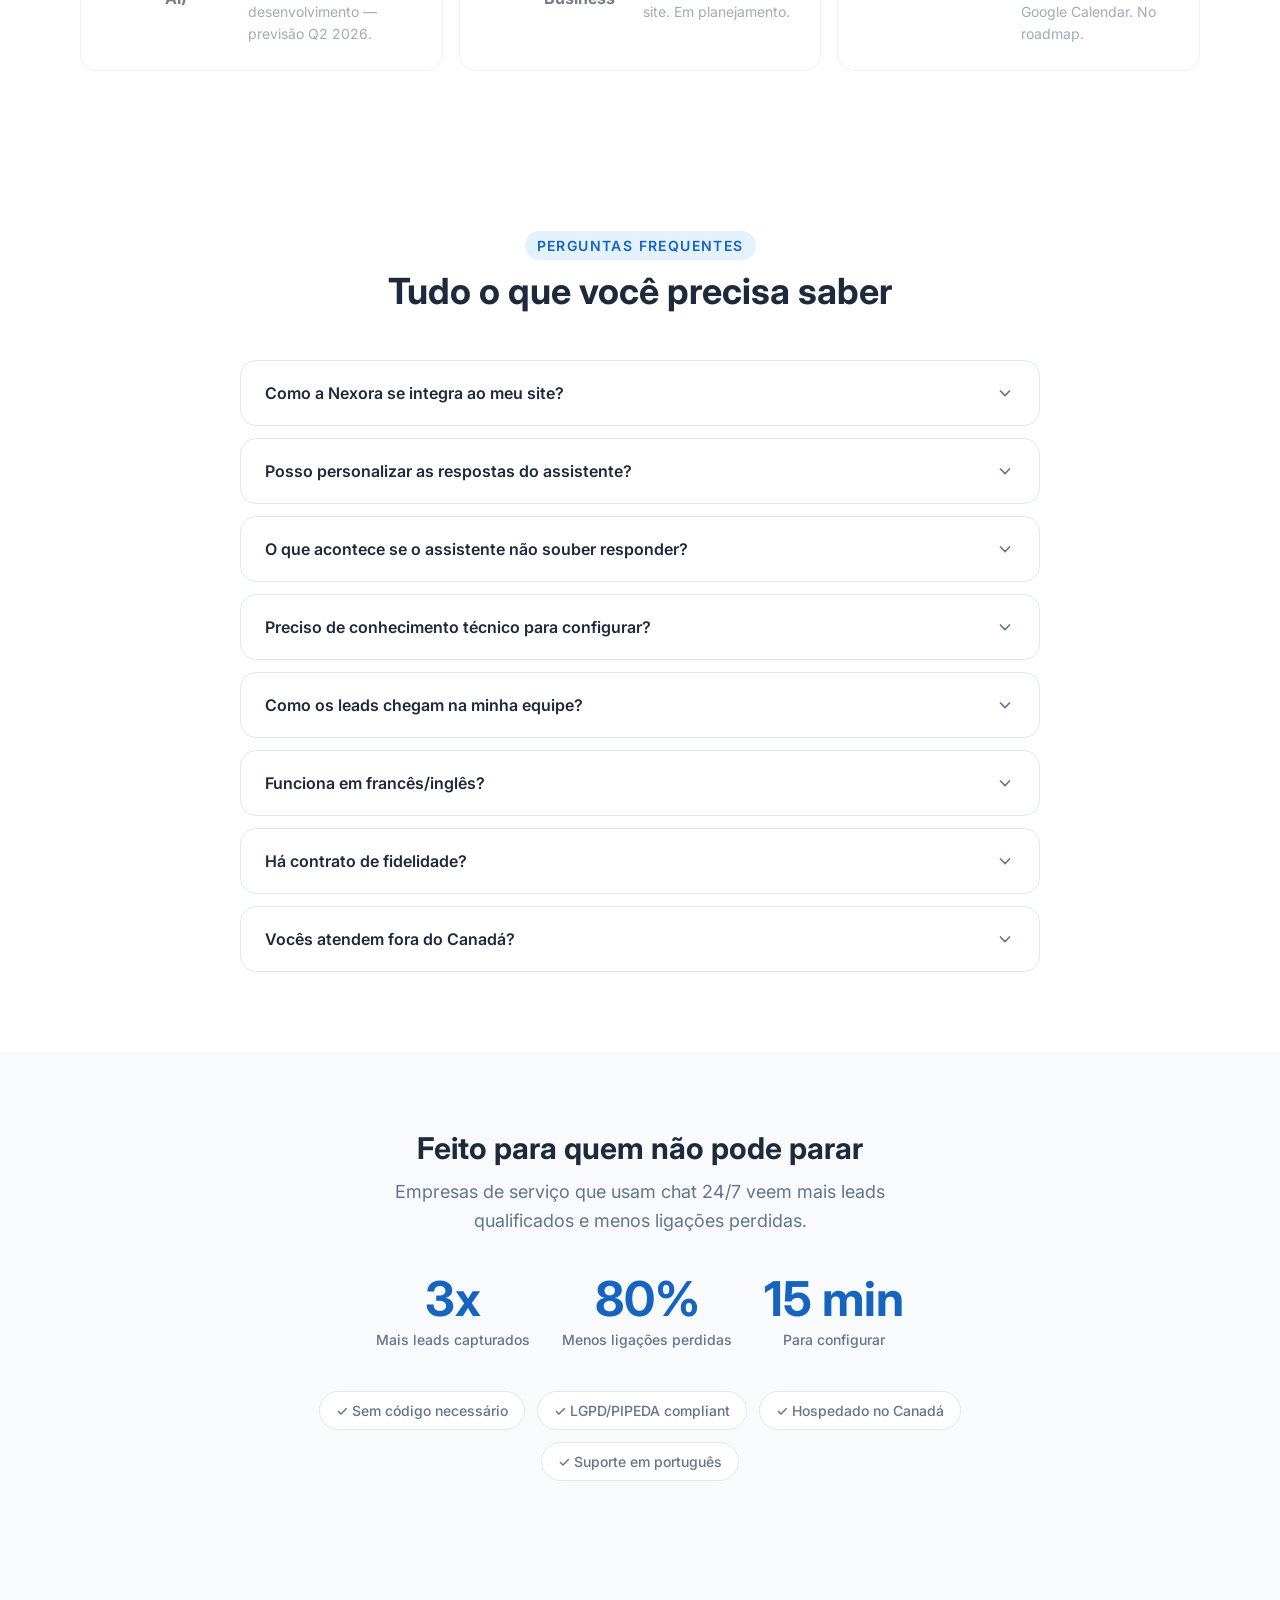
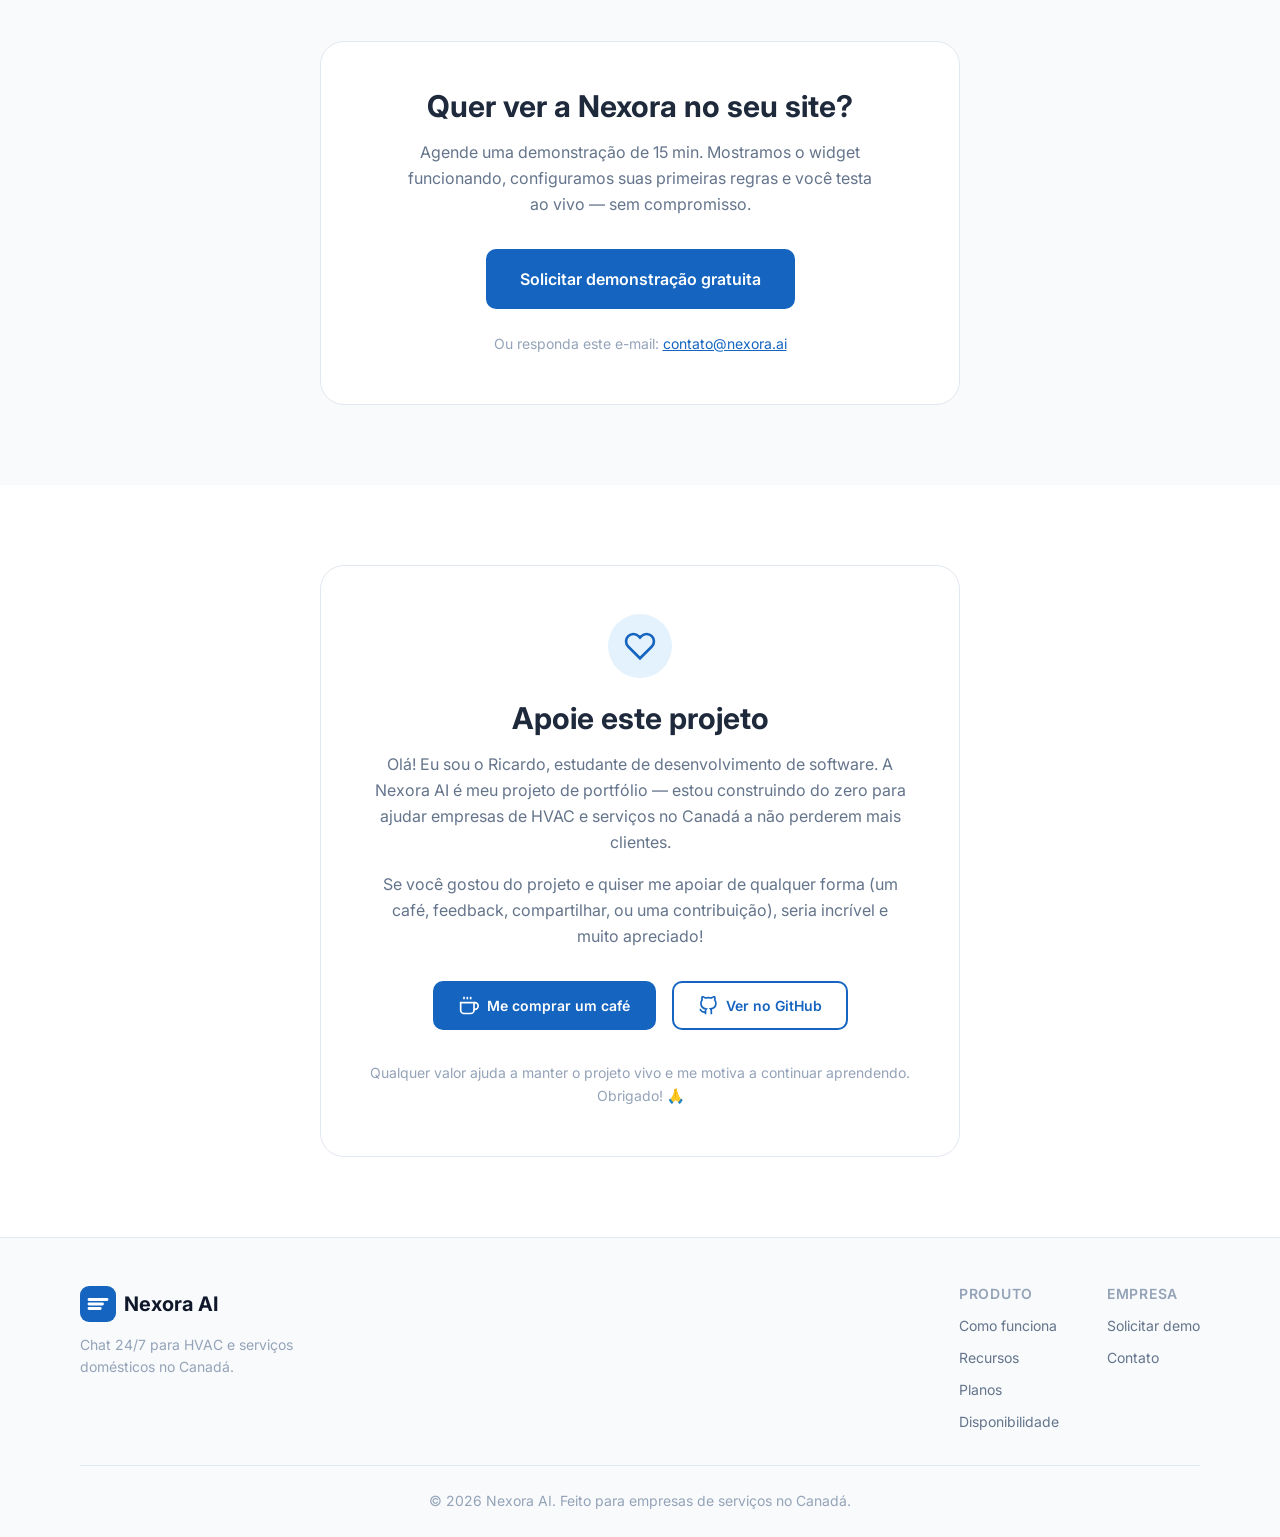
==== commit 91c98740: "Add donation/support section + Approach A ready - Support section with personal message (software de" ====
--- a/index.html
+++ b/index.html
@@ -423,7 +423,49 @@
                 </div>
             </div>
         </section>
-    </main>
+        </main>
+
+        <section class="section support" aria-labelledby="support-title">
+            <div class="container">
+                <div class="support-card">
+                    <div class="support-icon" aria-hidden="true">
+                        <svg viewBox="0 0 24 24" fill="none" stroke="currentColor" stroke-width="2">
+                            <path d="M20.84 4.61a5.5 5.5 0 0 0-7.78 0L12 5.67l-1.06-1.06a5.5 5.5 0 0 0-7.78 7.78l1.06 1.06L12 21.23l7.78-7.78 1.06-1.06a5.5 5.5 0 0 0 0-7.78z"/>
+                        </svg>
+                    </div>
+                    <h2 id="support-title" class="support-title">Apoie este projeto</h2>
+                    <p class="support-text">
+                        Olá! Eu sou o Ricardo, estudante de desenvolvimento de software.
+                        A Nexora AI é meu projeto de portfólio — estou construindo do zero para ajudar
+                        empresas de HVAC e serviços no Canadá a não perderem mais clientes.
+                    </p>
+                    <p class="support-text">
+                        Se você gostou do projeto e quiser me apoiar de qualquer forma
+                        (um café, feedback, compartilhar, ou uma contribuição),
+                        seria incrível e muito apreciado!
+                    </p>
+                    <div class="support-actions">
+                        <a href="https://buymeacoffee.com/ricardoturri" target="_blank" rel="noopener" class="btn btn-primary">
+                            <svg viewBox="0 0 24 24" fill="none" stroke="currentColor" stroke-width="2" aria-hidden="true">
+                                <path d="M18 8h1a4 4 0 0 1 0 8h-1"/>
+                                <path d="M2 8h16v9a4 4 0 0 1-4 4H6a4 4 0 0 1-4-4V8z"/>
+                                <line x1="6" y1="1" x2="6" y2="4"/>
+                                <line x1="10" y1="1" x2="10" y2="4"/>
+                                <line x1="14" y1="1" x2="14" y2="4"/>
+                            </svg>
+                            Me comprar um café
+                        </a>
+                        <a href="https://github.com/RichardTurri/Nexora-Ai" target="_blank" rel="noopener" class="btn btn-outline">
+                            <svg viewBox="0 0 24 24" fill="none" stroke="currentColor" stroke-width="2" aria-hidden="true">
+                                <path d="M9 19c-5 1.5-5-2.5-7-3m14 6v-3.87a3.37 3.37 0 0 0-.94-2.61c3.14-.35 6.44-1.54 6.44-7A5.44 5.44 0 0 0 20 4.77 5.07 5.07 0 0 0 19.91 1S18.73.65 16 2.48a13.38 13.38 0 0 0-7 0C6.27.65 5.09 1 5.09 1A5.07 5.07 0 0 0 5 4.77a5.44 5.44 0 0 0-1.5 3.78c0 5.42 3.3 6.61 6.44 7A3.37 3.37 0 0 0 9 18.13V22"/>
+                            </svg>
+                            Ver no GitHub
+                        </a>
+                    </div>
+                    <p class="support-note">Qualquer valor ajuda a manter o projeto vivo e me motiva a continuar aprendendo. Obrigado! 🙏</p>
+                </div>
+            </div>
+        </section>
 
     <footer class="footer" role="contentinfo">
         <div class="container">
--- a/styles.css
+++ b/styles.css
@@ -1326,6 +1326,79 @@
     border-radius: var(--radius-full);
 }
 
+/* --- Support / Donation --- */
+.support {
+    padding: var(--space-16) 0;
+    background: var(--color-bg);
+}
+
+@media (min-width: 768px) {
+    .support { padding: var(--space-20) 0; }
+}
+
+.support-card {
+    max-width: 640px;
+    margin: 0 auto;
+    text-align: center;
+    padding: var(--space-12) var(--space-8);
+    background: var(--color-surface);
+    border: 1px solid var(--color-border);
+    border-radius: var(--radius-xl);
+}
+
+.support-icon {
+    display: inline-flex;
+    align-items: center;
+    justify-content: center;
+    width: 64px;
+    height: 64px;
+    margin: 0 auto var(--space-6);
+    background: var(--color-primary-light);
+    color: var(--color-primary);
+    border-radius: var(--radius-full);
+}
+
+.support-icon svg {
+    width: 32px;
+    height: 32px;
+}
+
+.support-title {
+    font-size: var(--font-size-2xl);
+    margin-bottom: var(--space-4);
+}
+
+@media (min-width: 768px) {
+    .support-title { font-size: var(--font-size-3xl); }
+}
+
+.support-text {
+    font-size: var(--font-size-base);
+    margin-bottom: var(--space-4);
+    max-width: 540px;
+    margin-left: auto;
+    margin-right: auto;
+}
+
+.support-actions {
+    display: flex;
+    flex-wrap: wrap;
+    justify-content: center;
+    gap: var(--space-4);
+    margin: var(--space-8) 0;
+}
+
+.support-actions .btn svg {
+    width: 20px;
+    height: 20px;
+}
+
+.support-note {
+    font-size: var(--font-size-sm);
+    color: var(--color-text-muted);
+    margin: 0;
+}
+
 /* --- CTA --- */
 .cta {
     padding: var(--space-16) 0;
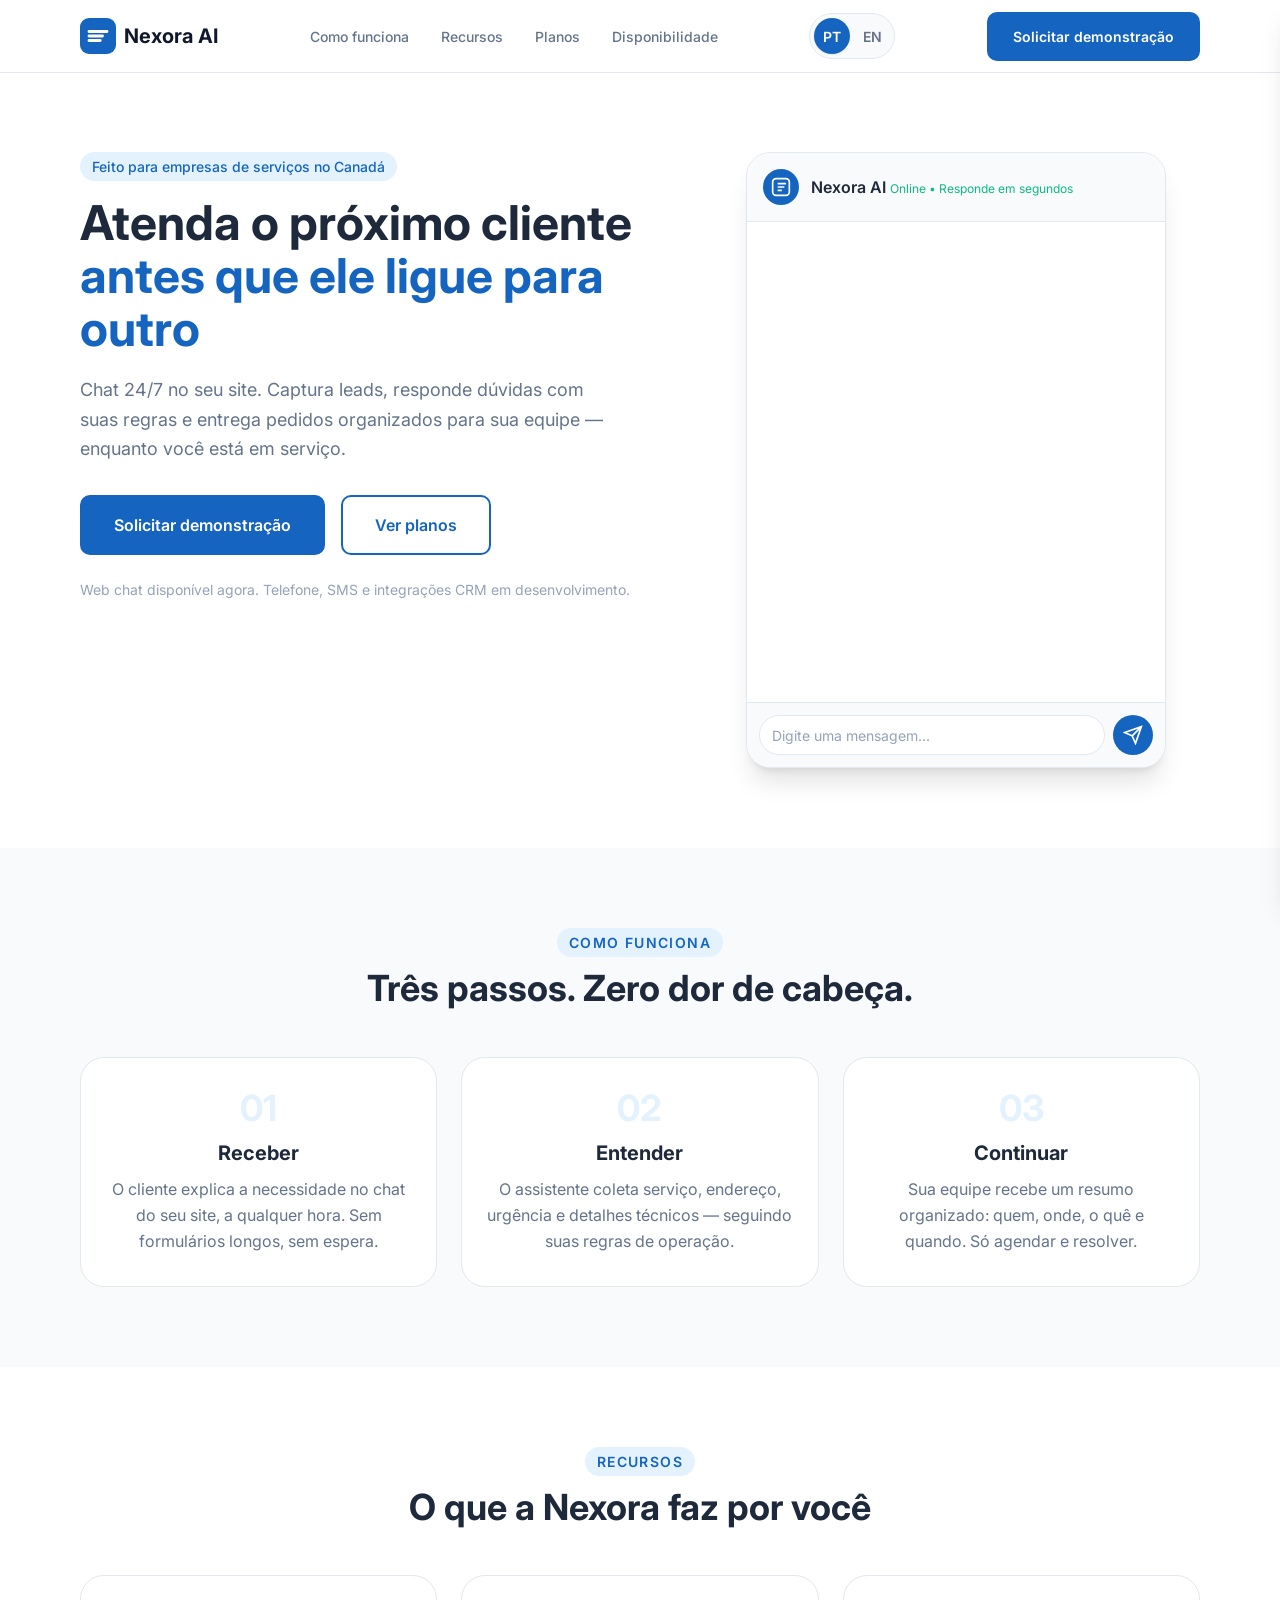
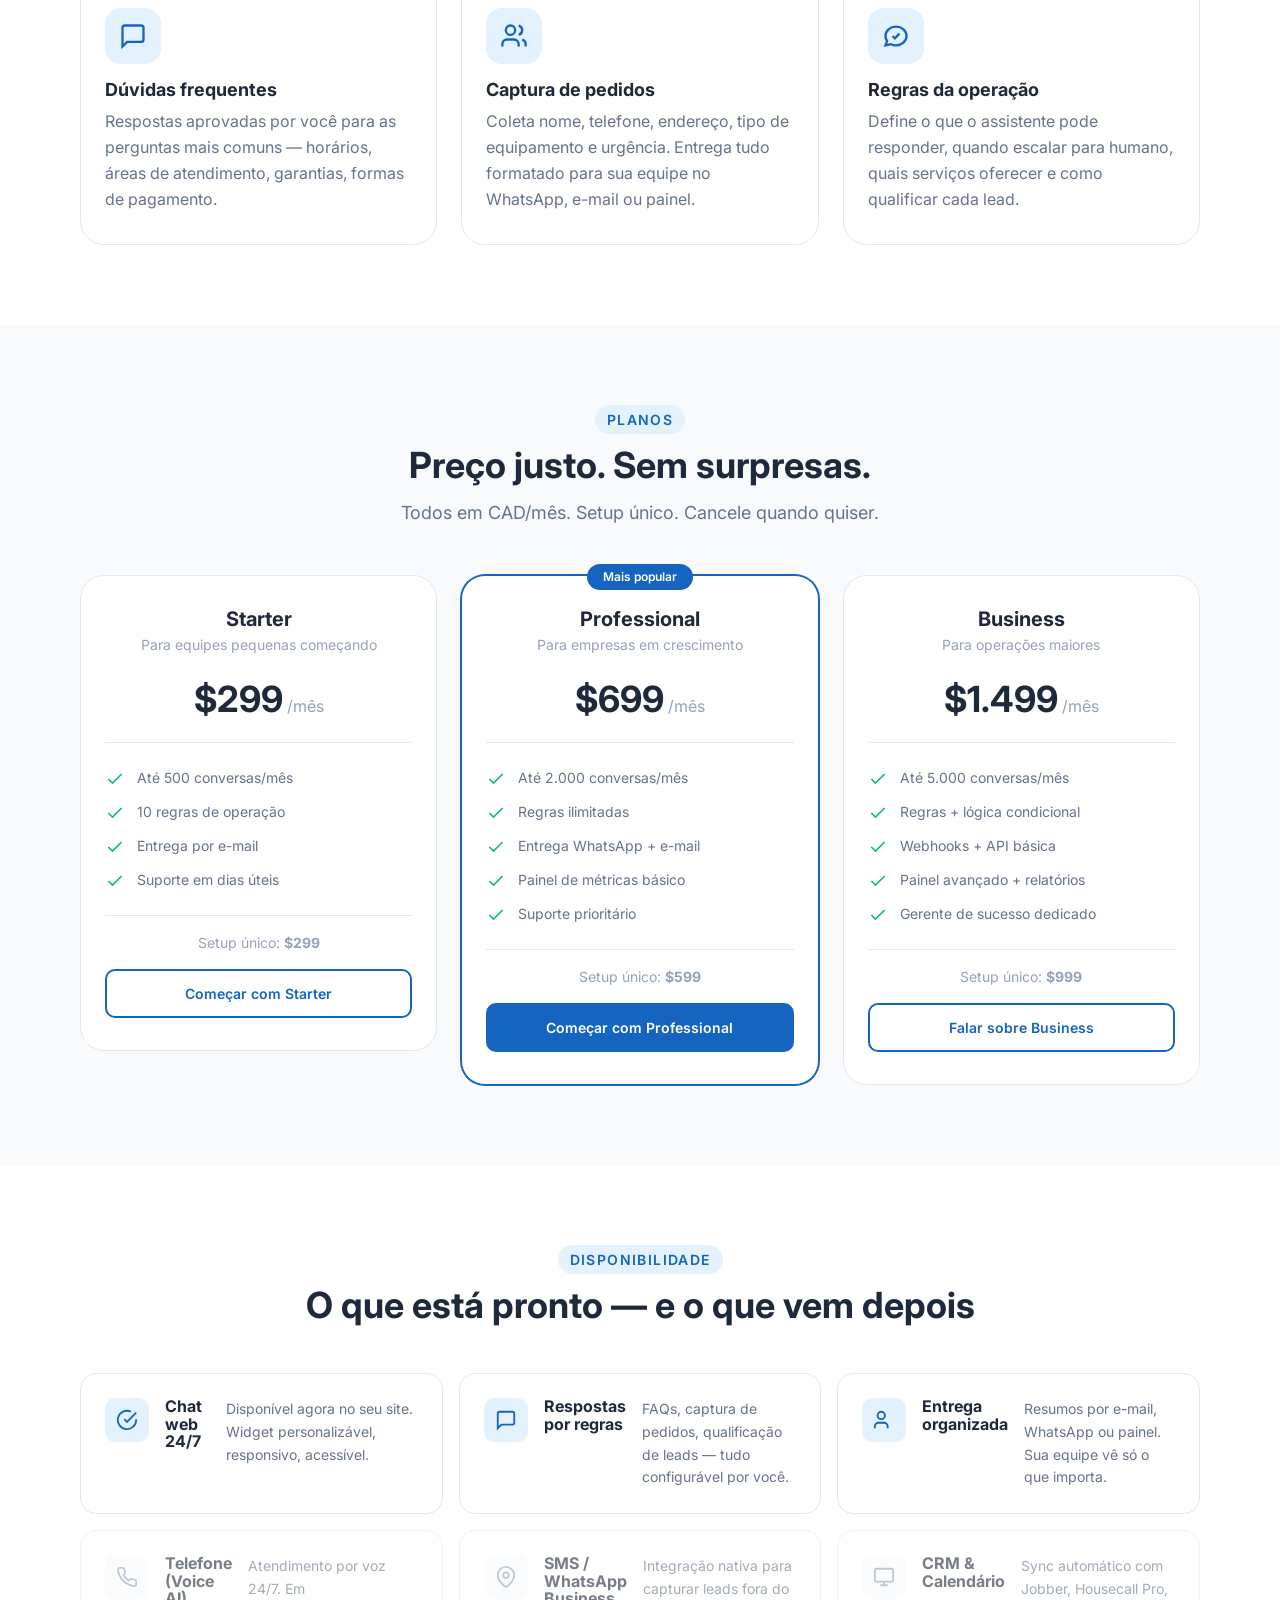
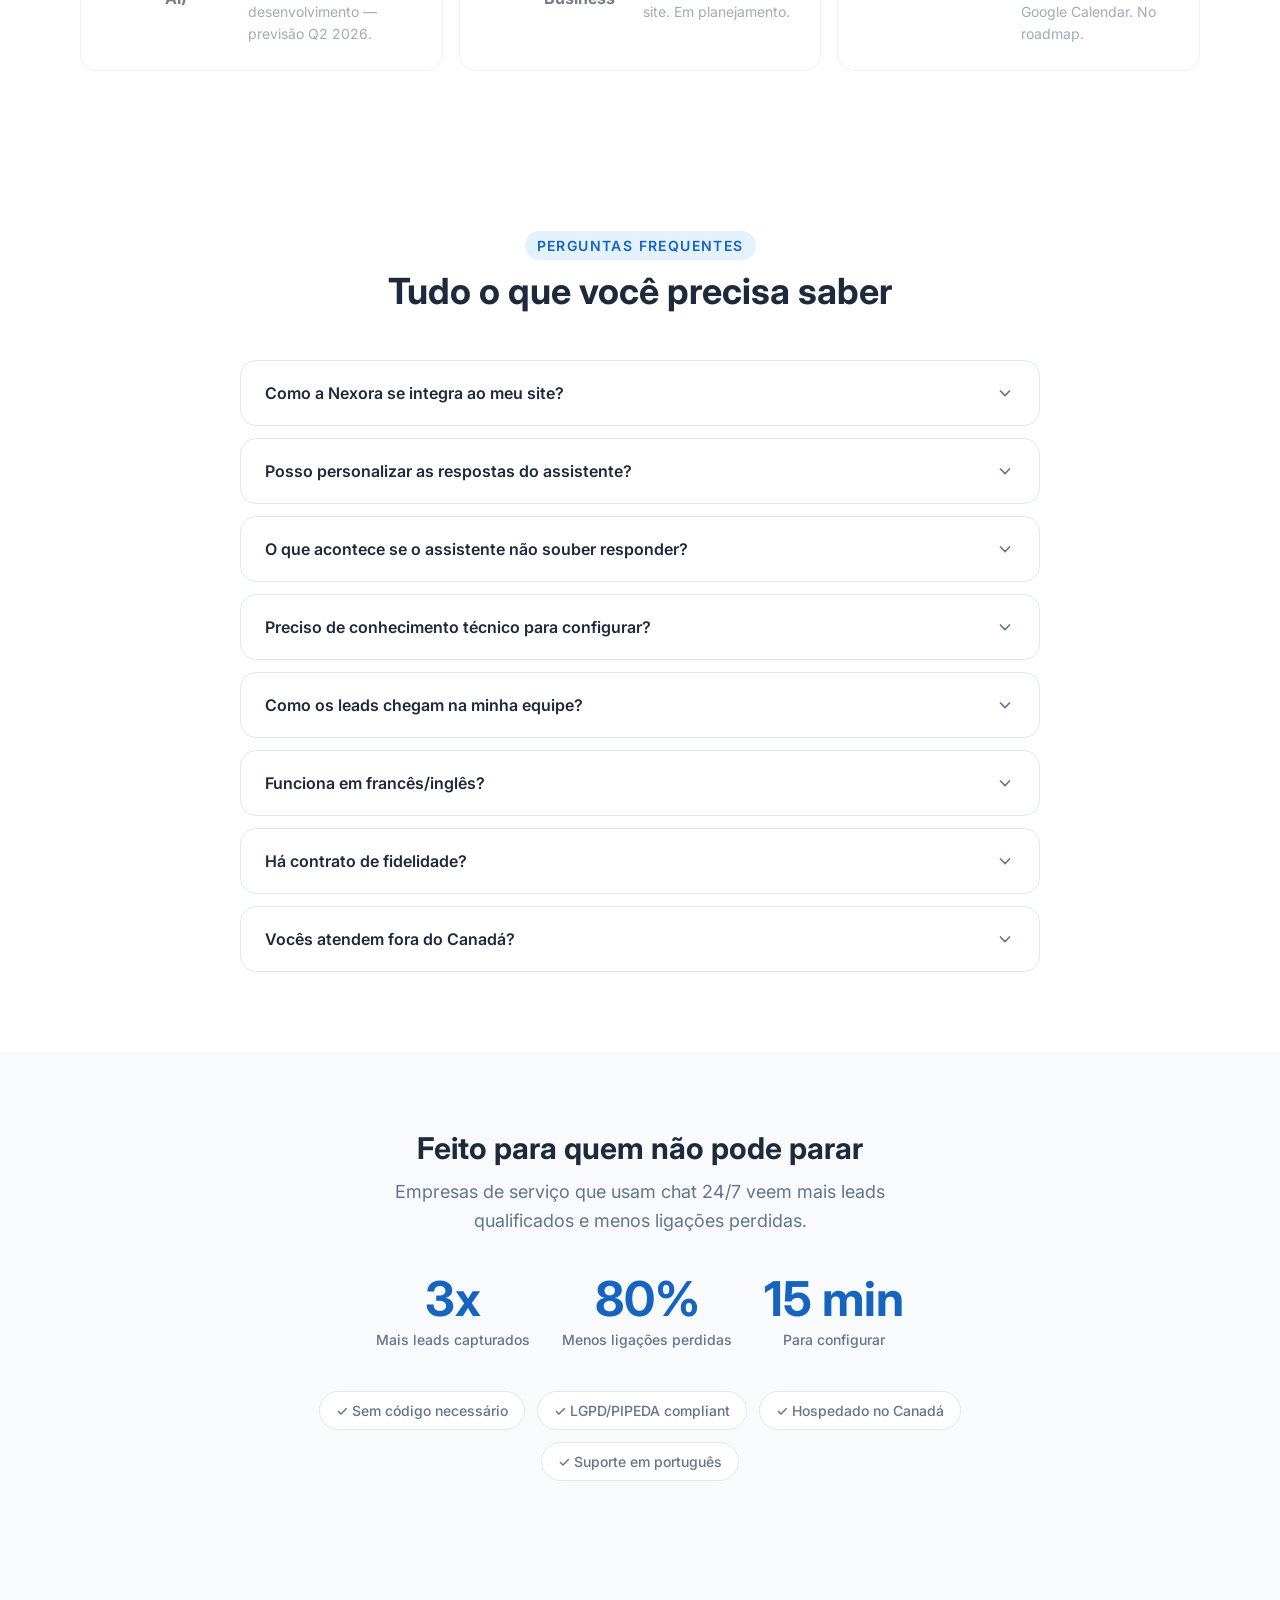
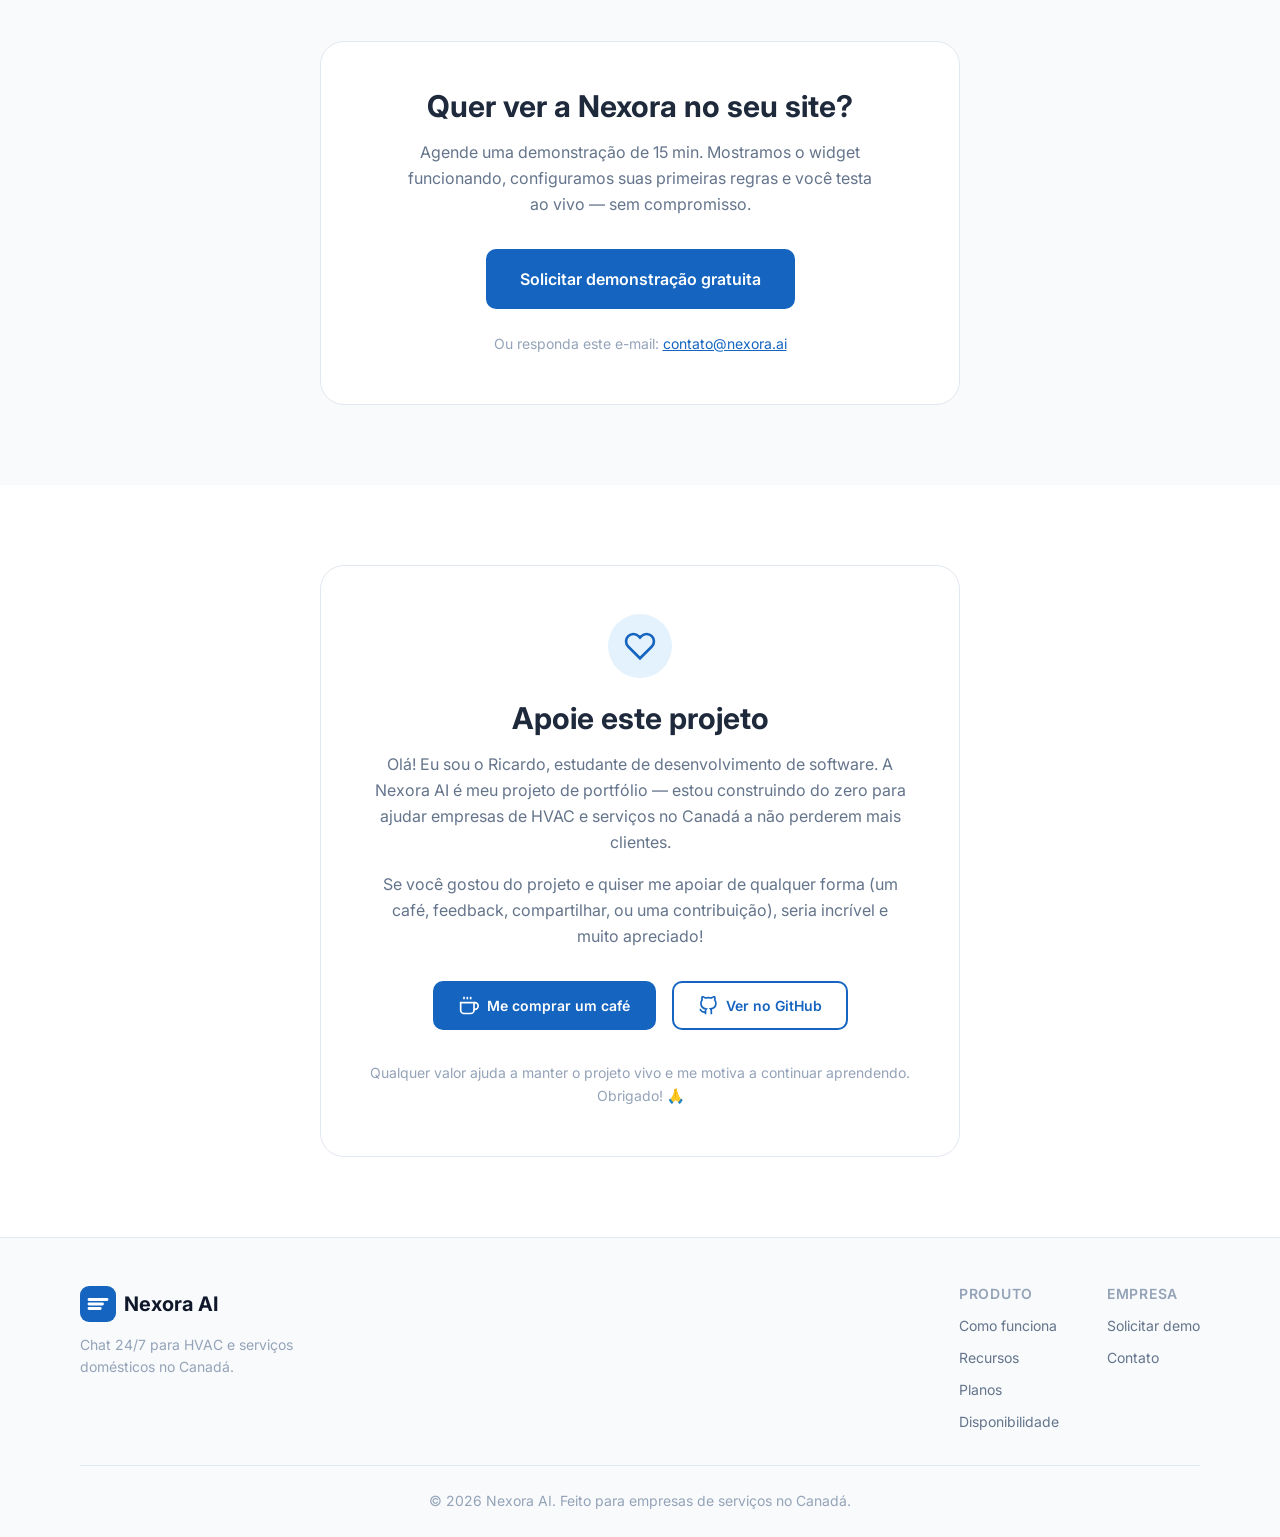
==== commit 304e2d07: "Add Approach A implementation files - APPROACH_A_TAWKTO_SETUP.md: Complete Tawk.to setup guide with " ====
--- a/index.html
+++ b/index.html
@@ -11,6 +11,18 @@
     <link rel="icon" type="image/svg+xml" href="favicon.svg">
     <link rel="apple-touch-icon" href="apple-touch-icon.svg">
     <link rel="stylesheet" href="styles.css">
+
+    <!-- Tawk.to Widget - Uncomment and replace YOUR_PROPERTY_ID after creating account at tawk.to -->
+    <!--
+    <script type="text/javascript">
+    var Tawk_API=Tawk_API||{}, Tawk_LoadStart=new Date();
+    (function(){
+    var s1=document.createElement("script"),s0=document.getElementsByTagName("script")[0];
+    s1.async=true; s1.src='https://embed.tawk.to/YOUR_PROPERTY_ID/DEFAULT';
+    s1.charset='UTF-8'; s1.setAttribute('crossorigin','*'); s0.parentNode.insertBefore(s1,s0);
+    })();
+    </script>
+    -->
 </head>
 <body>
     <header class="header">
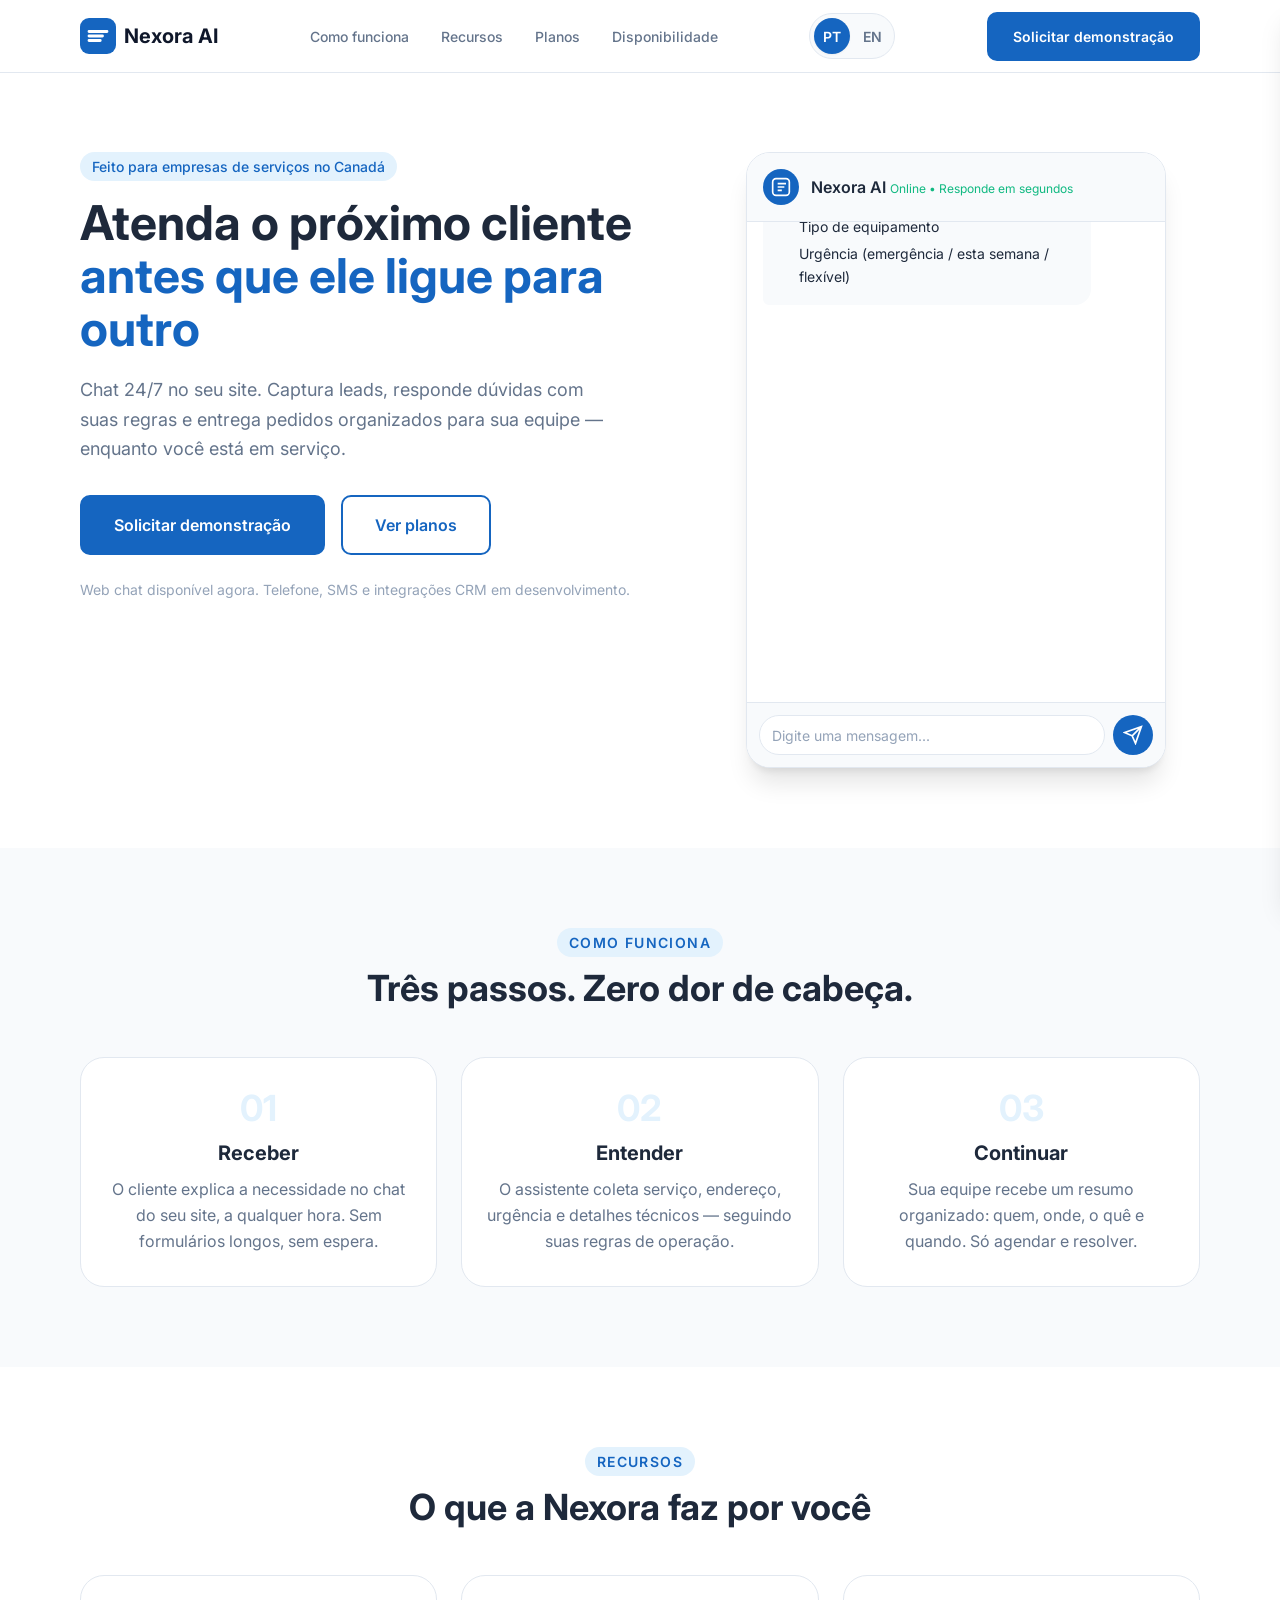
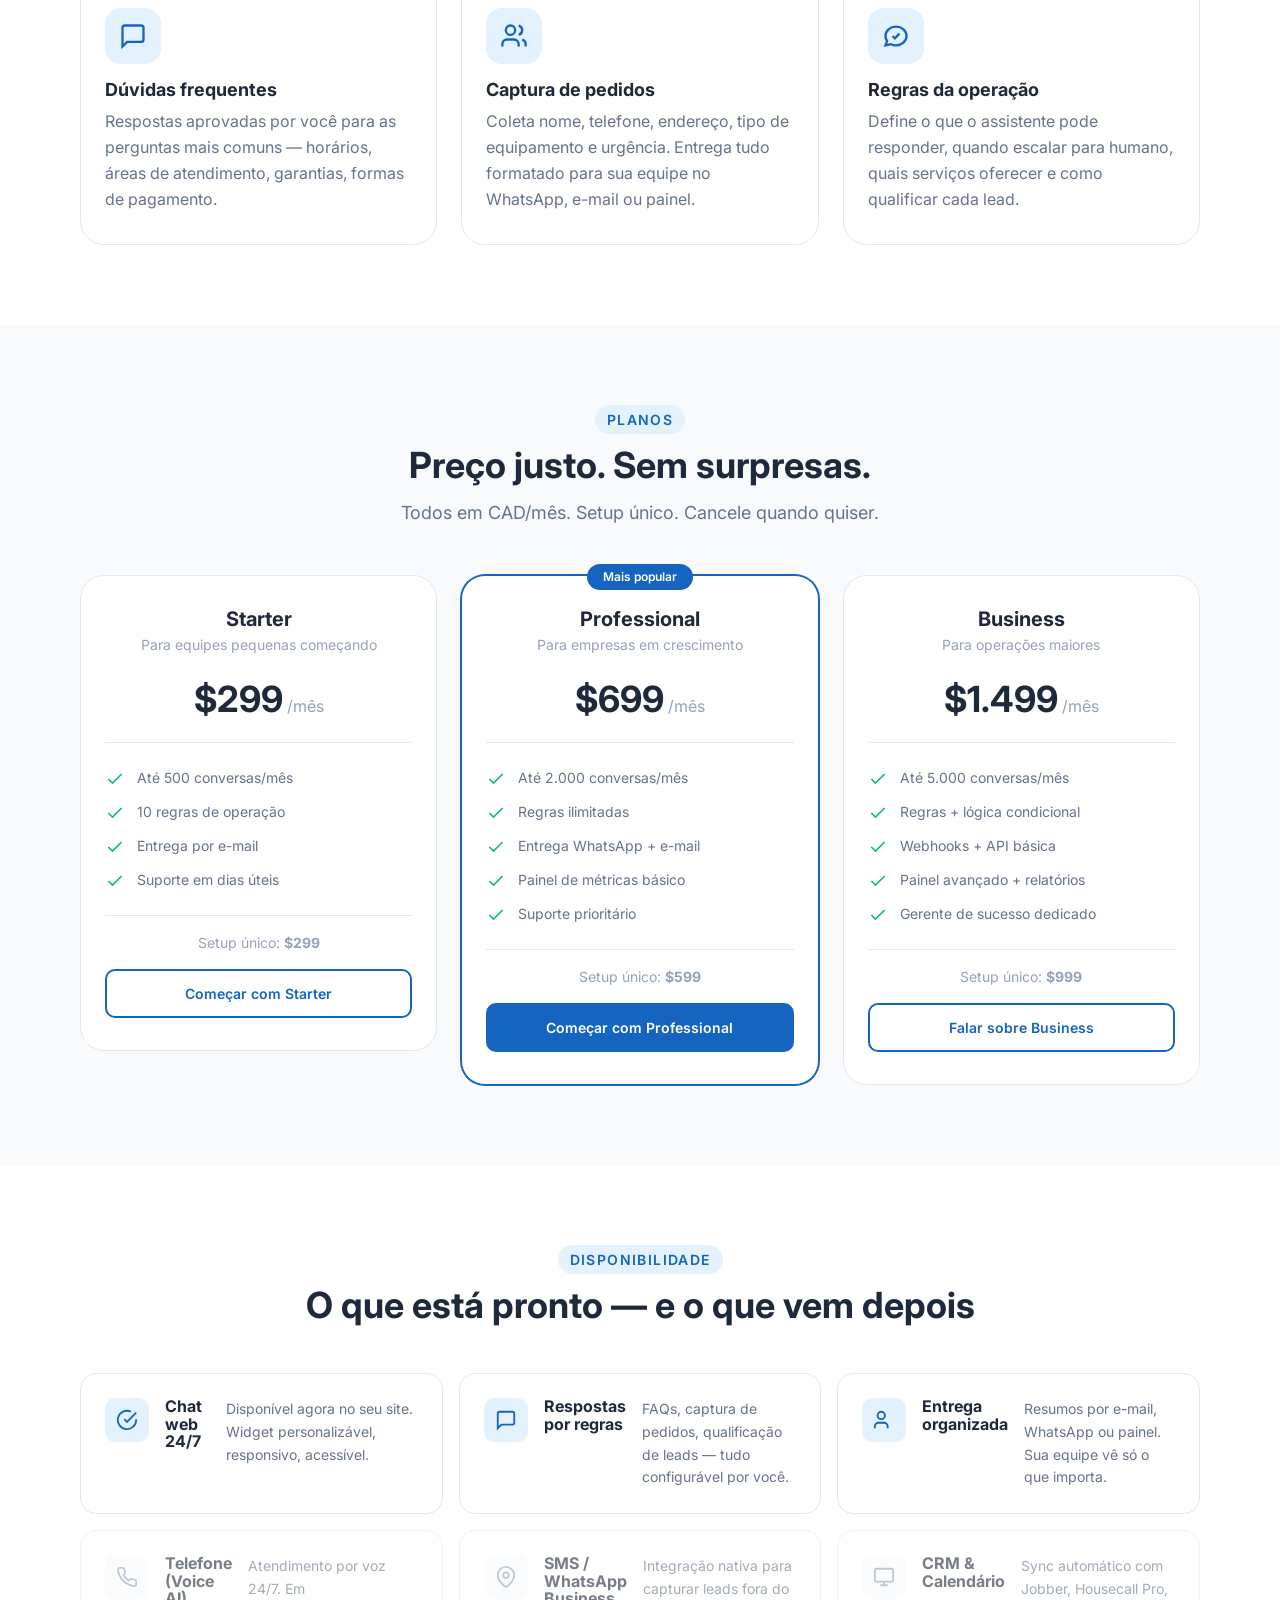
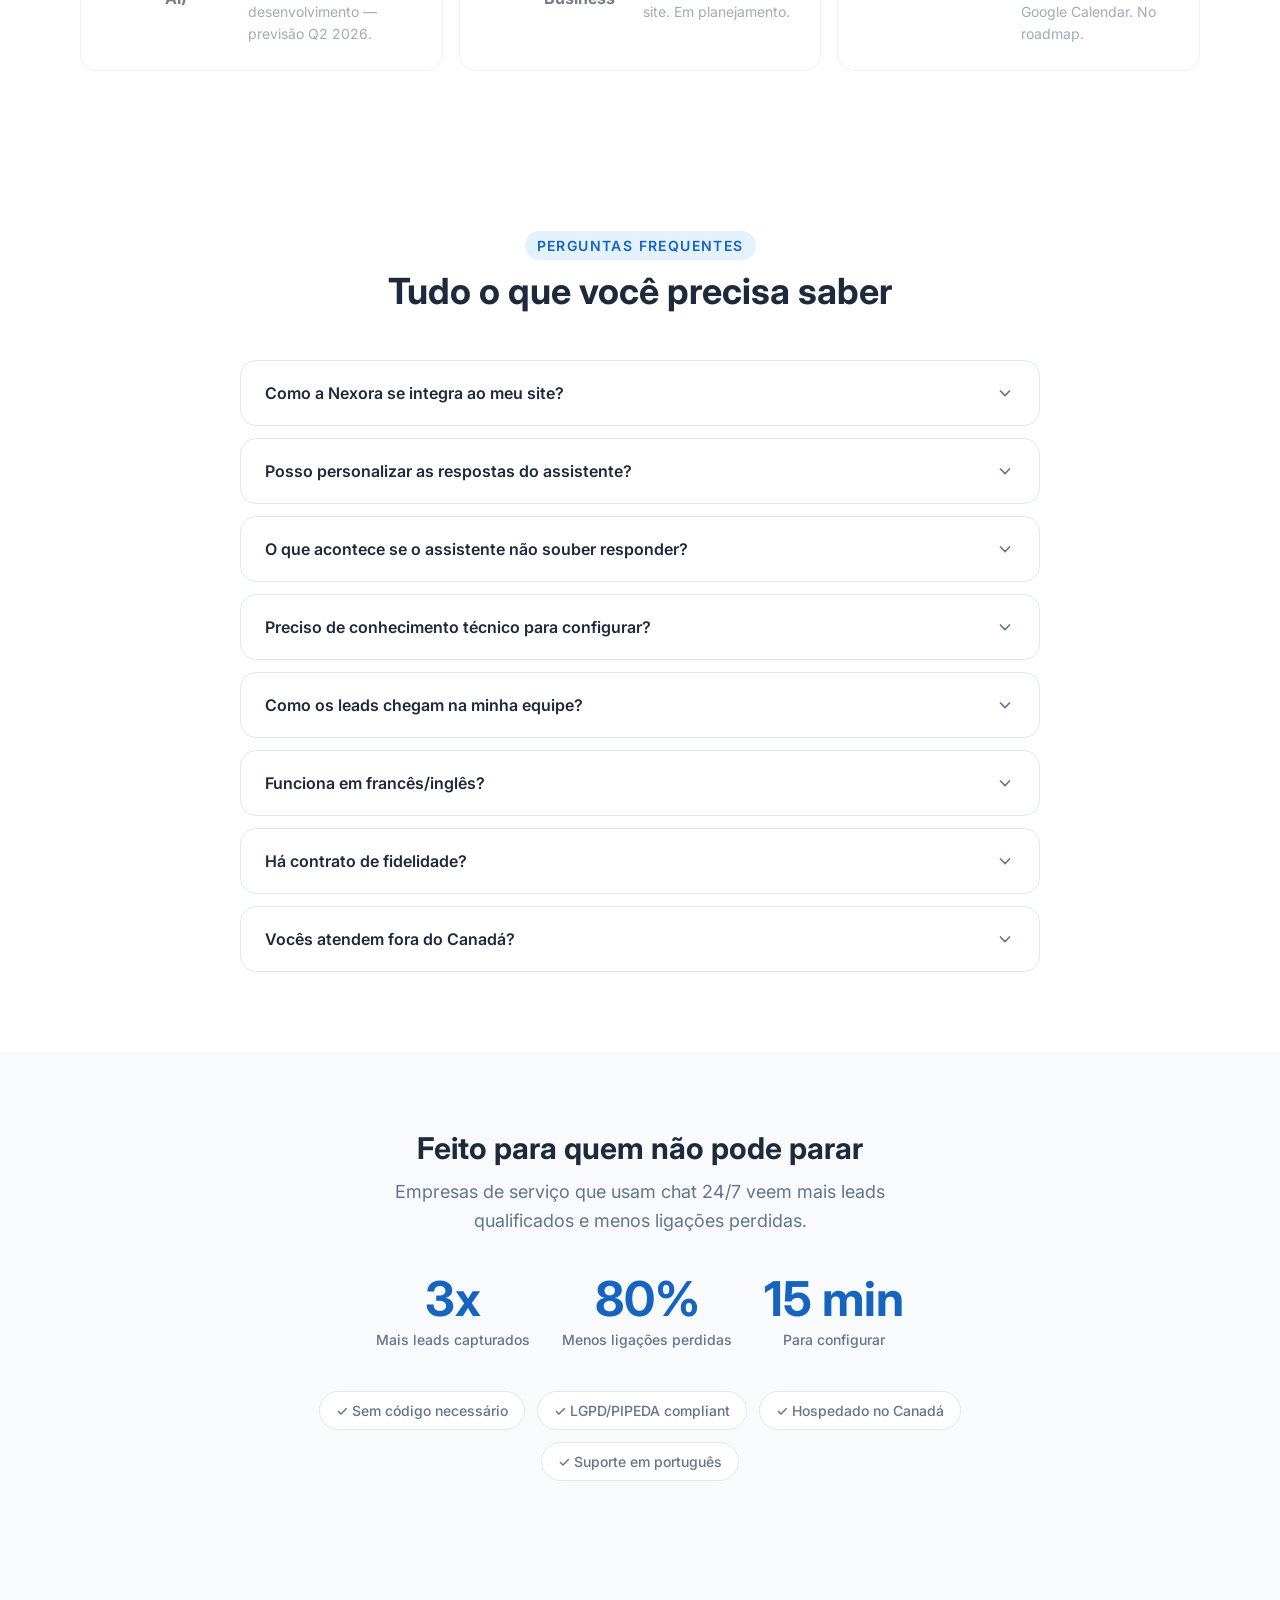
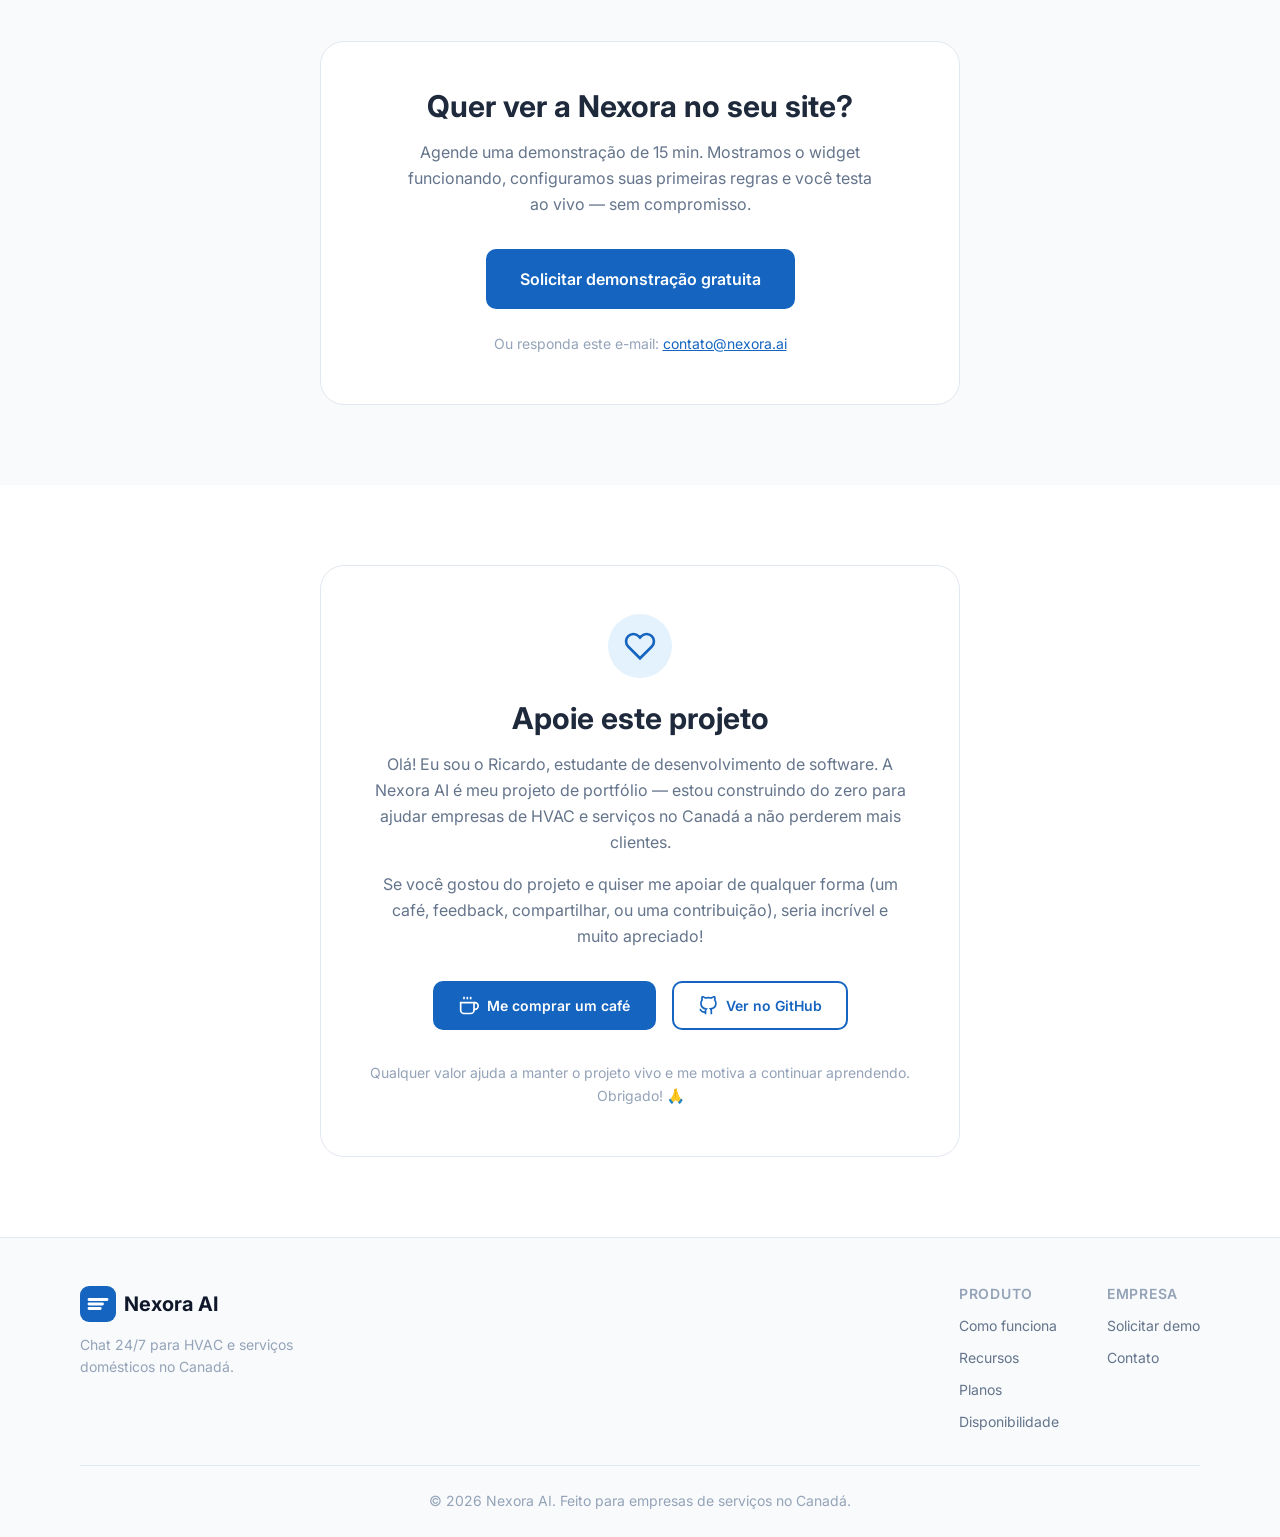
==== commit 265c6ed4: "Add Tawk.to widget with property ID 6ae8ce852177213c2cfc288a Co-Authored-By: Claude Opus 5.5 <norepl" ====
--- a/index.html
+++ b/index.html
@@ -12,17 +12,15 @@
     <link rel="apple-touch-icon" href="apple-touch-icon.svg">
     <link rel="stylesheet" href="styles.css">
 
-    <!-- Tawk.to Widget - Uncomment and replace YOUR_PROPERTY_ID after creating account at tawk.to -->
-    <!--
+    <!-- Tawk.to Widget -->
     <script type="text/javascript">
     var Tawk_API=Tawk_API||{}, Tawk_LoadStart=new Date();
     (function(){
     var s1=document.createElement("script"),s0=document.getElementsByTagName("script")[0];
-    s1.async=true; s1.src='https://embed.tawk.to/YOUR_PROPERTY_ID/DEFAULT';
+    s1.async=true; s1.src='https://embed.tawk.to/6ae8ce852177213c2cfc288a/DEFAULT';
     s1.charset='UTF-8'; s1.setAttribute('crossorigin','*'); s0.parentNode.insertBefore(s1,s0);
     })();
     </script>
-    -->
 </head>
 <body>
     <header class="header">
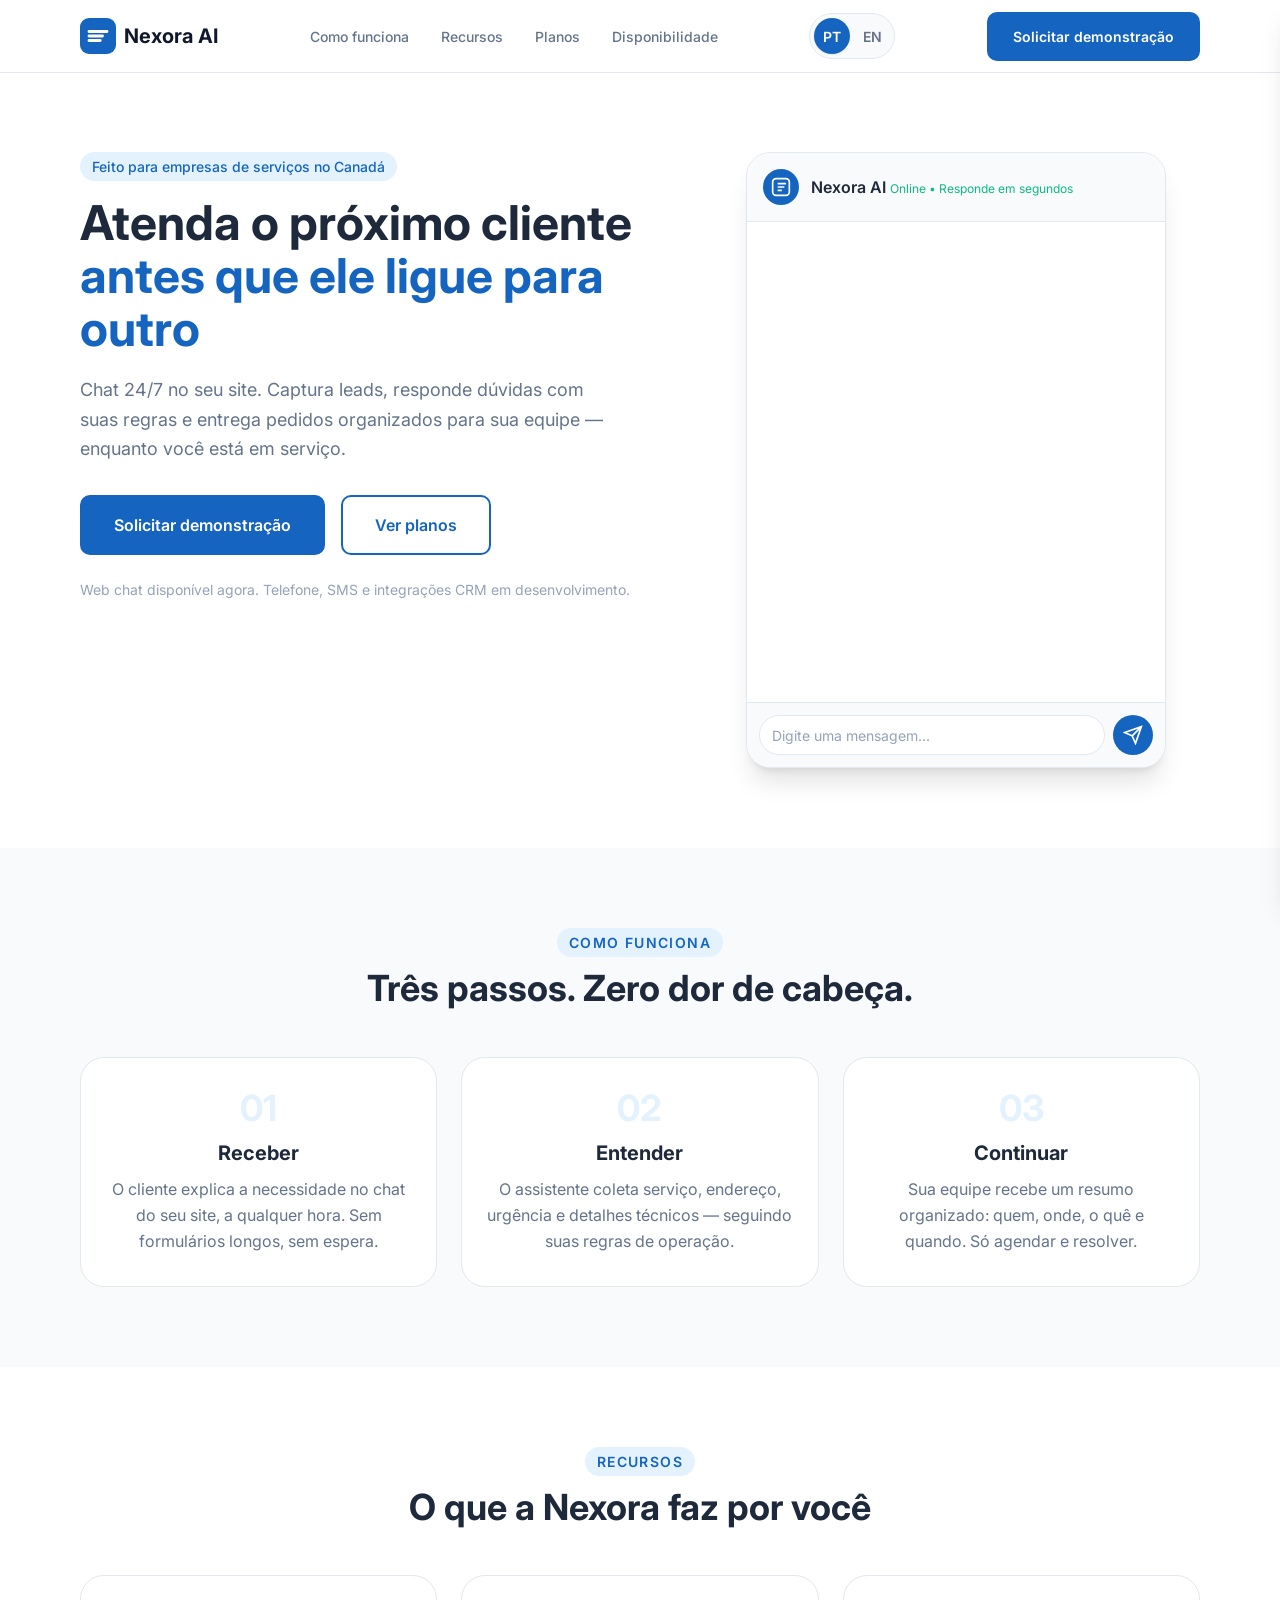
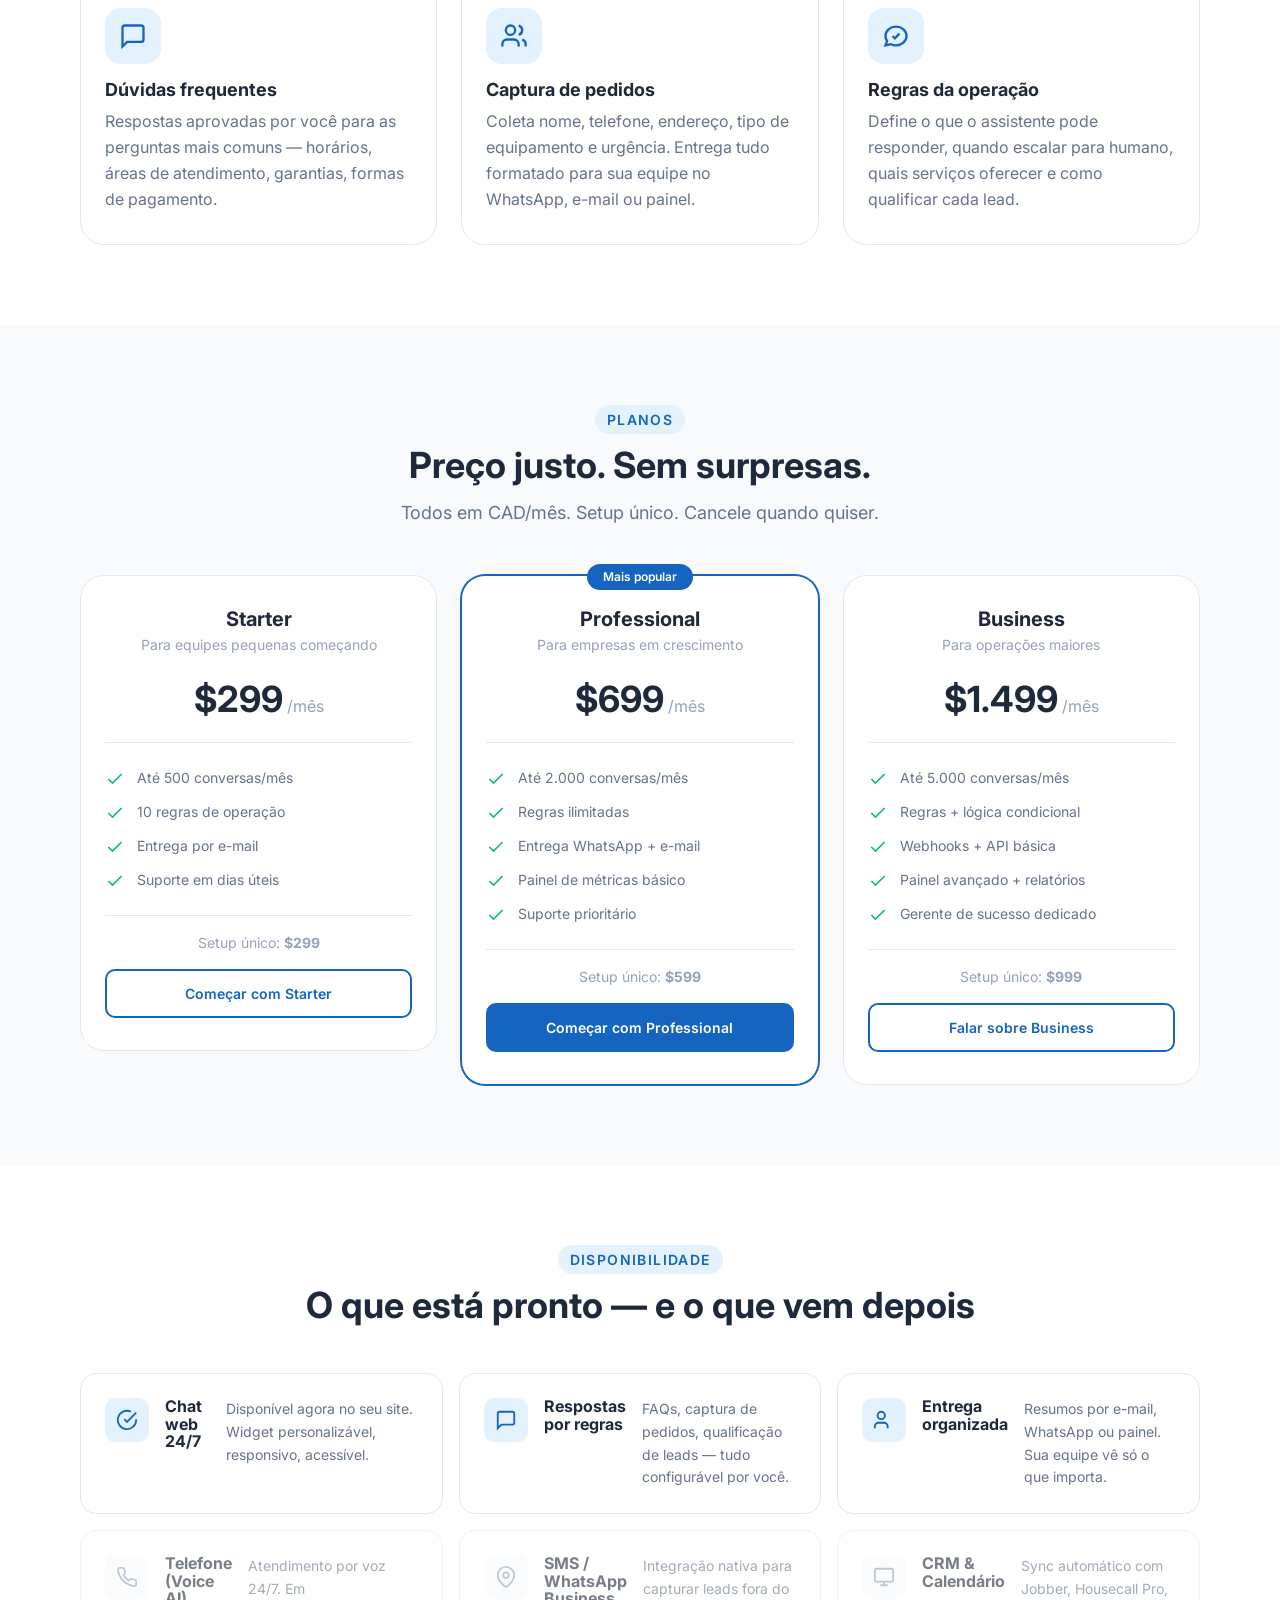
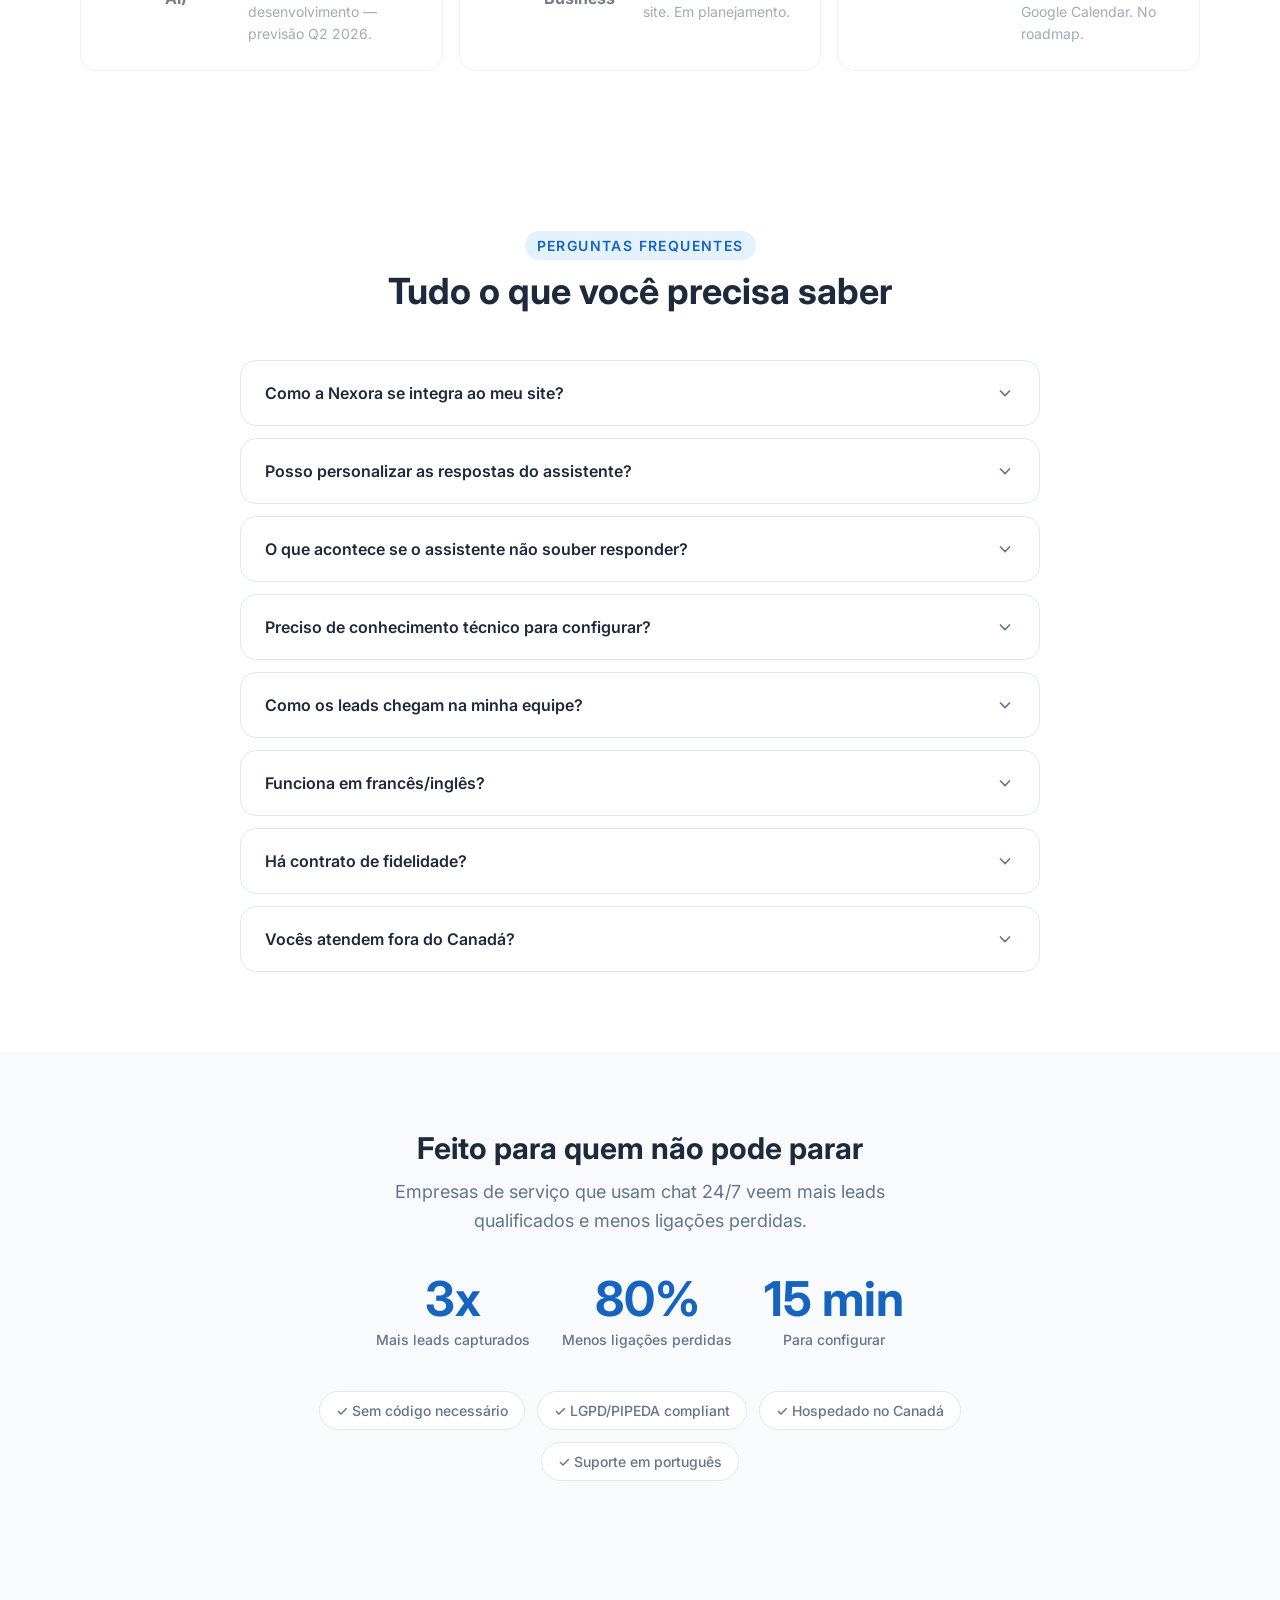
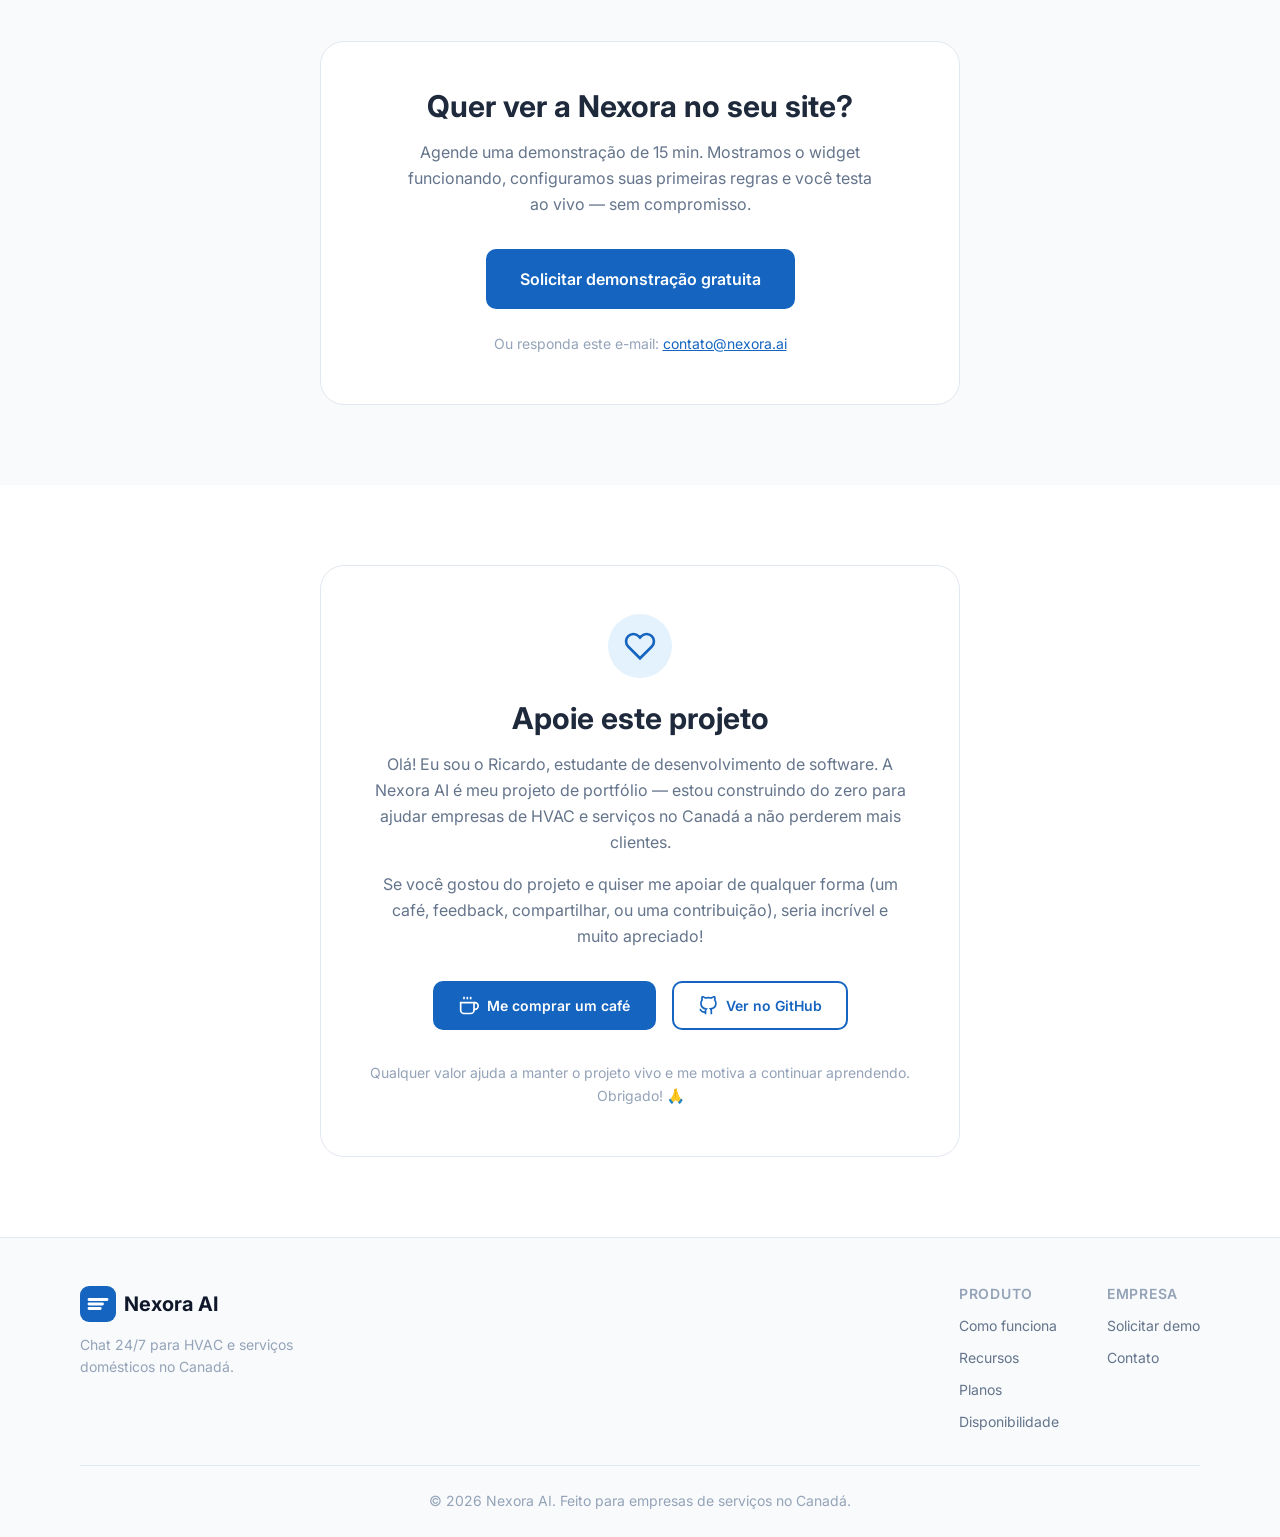
==== commit 2fbcca2a: "Fix Tawk.to widget ID: use 1k6emdetf instead of DEFAULT Co-Authored-By: Claude Opus 5.5 <noreply@ant" ====
--- a/index.html
+++ b/index.html
@@ -17,8 +17,11 @@
     var Tawk_API=Tawk_API||{}, Tawk_LoadStart=new Date();
     (function(){
     var s1=document.createElement("script"),s0=document.getElementsByTagName("script")[0];
-    s1.async=true; s1.src='https://embed.tawk.to/6ae8ce852177213c2cfc288a/DEFAULT';
-    s1.charset='UTF-8'; s1.setAttribute('crossorigin','*'); s0.parentNode.insertBefore(s1,s0);
+    s1.async=true;
+    s1.src='https://embed.tawk.to/6ae8ce852177213c2cfc288a/1k6emdetf';
+    s1.charset='UTF-8';
+    s1.setAttribute('crossorigin','*');
+    s0.parentNode.insertBefore(s1,s0);
     })();
     </script>
 </head>
